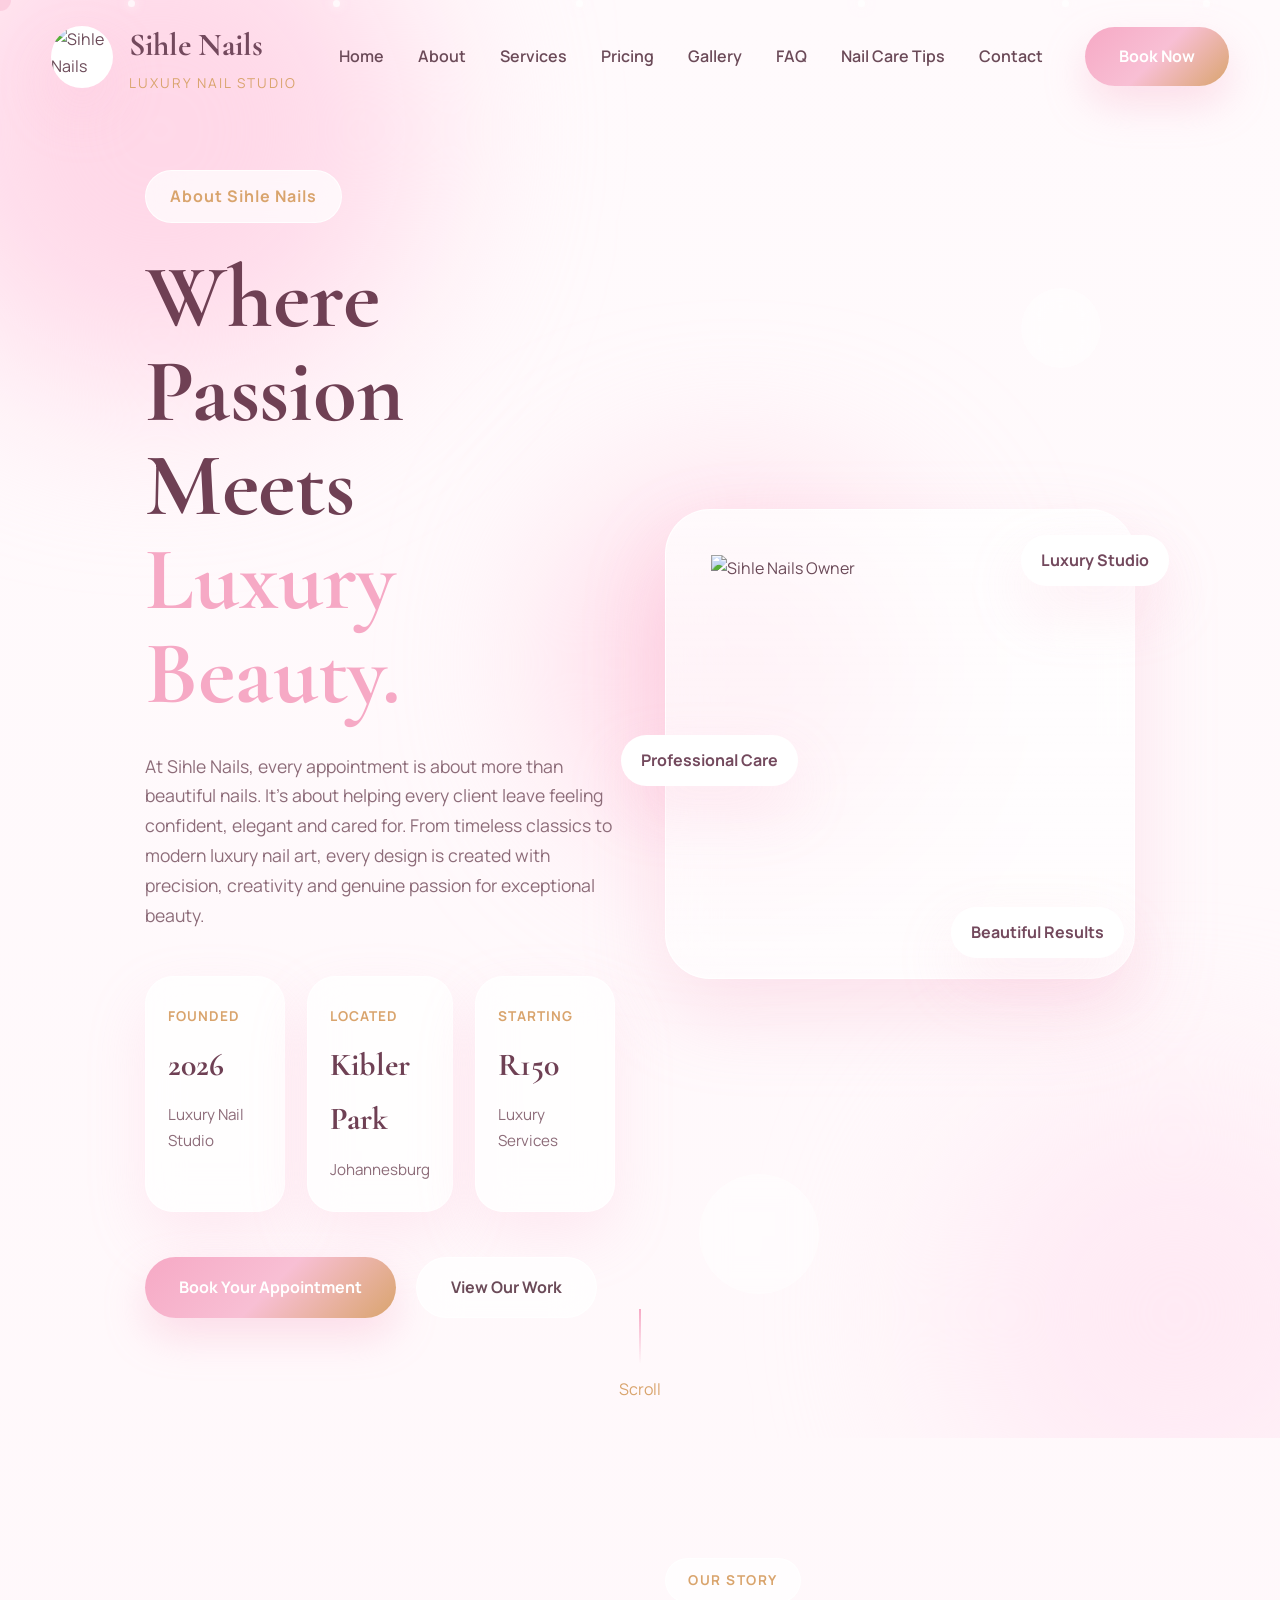
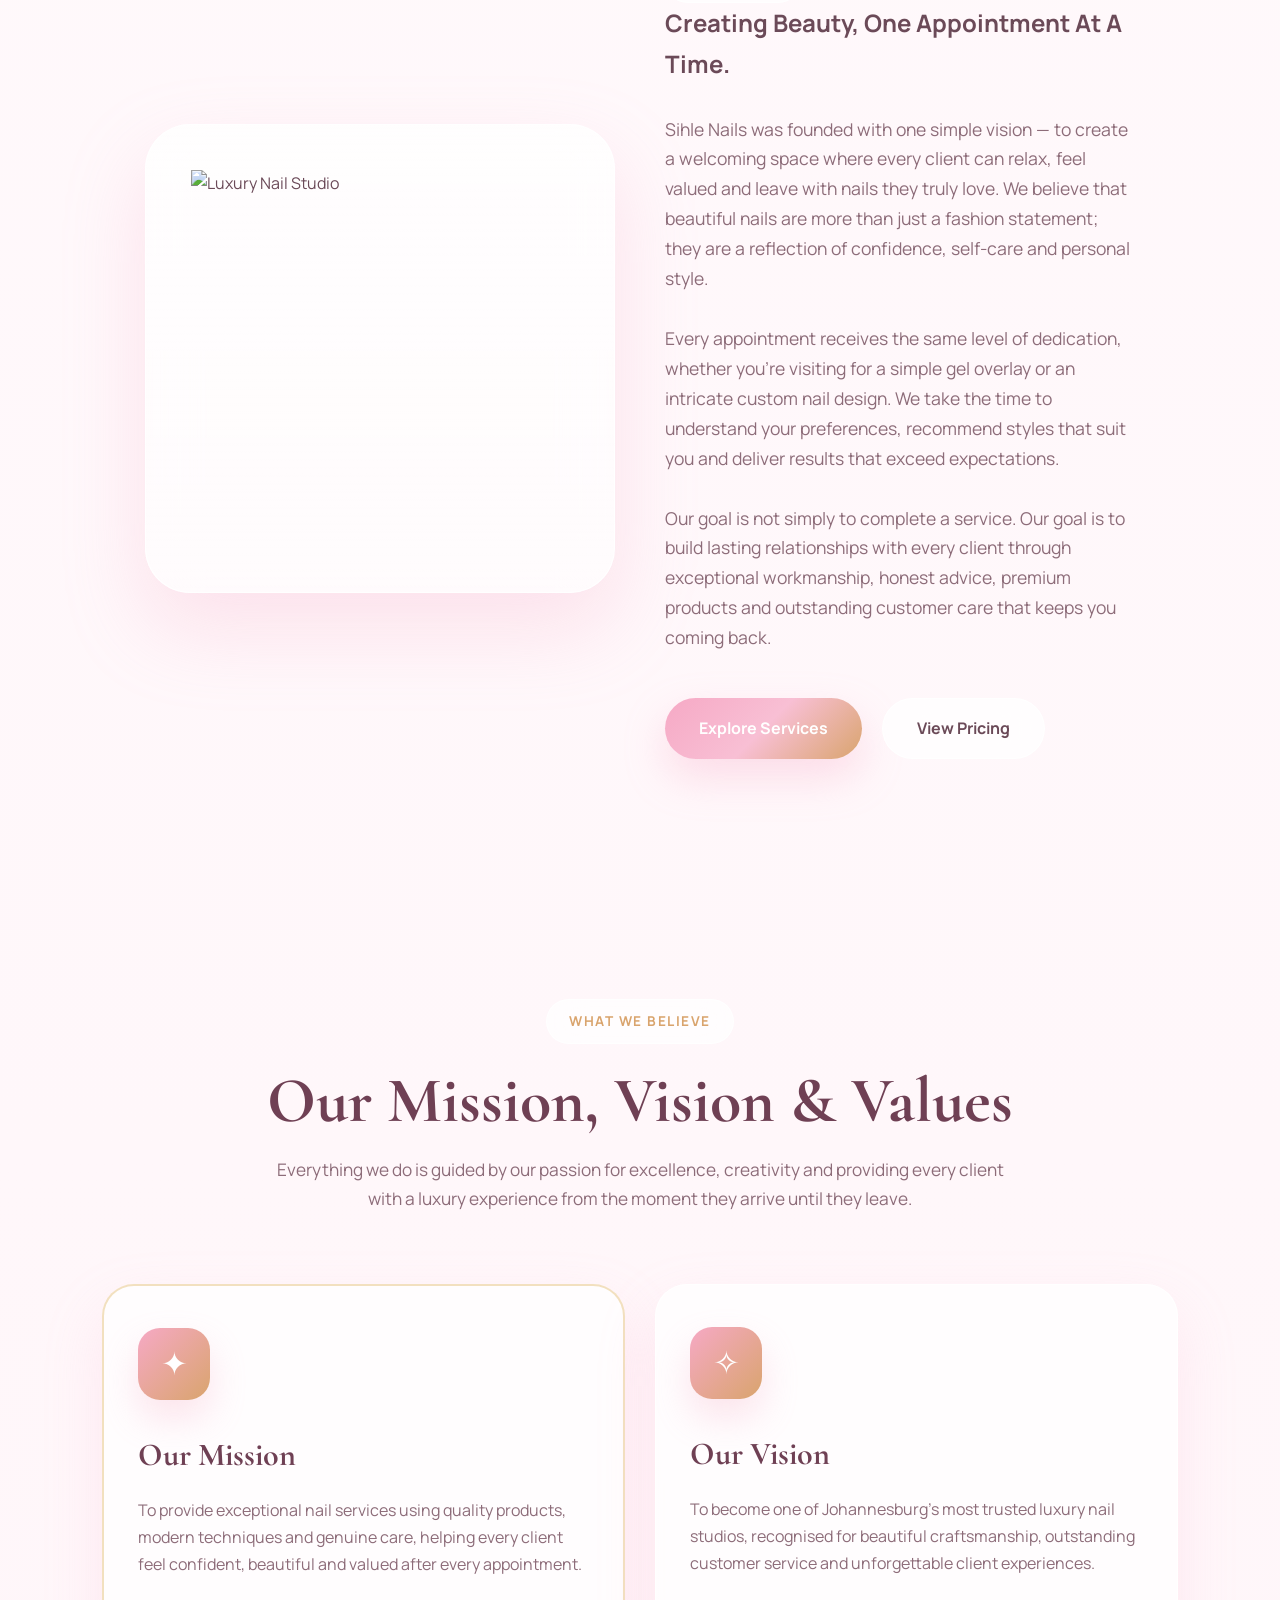
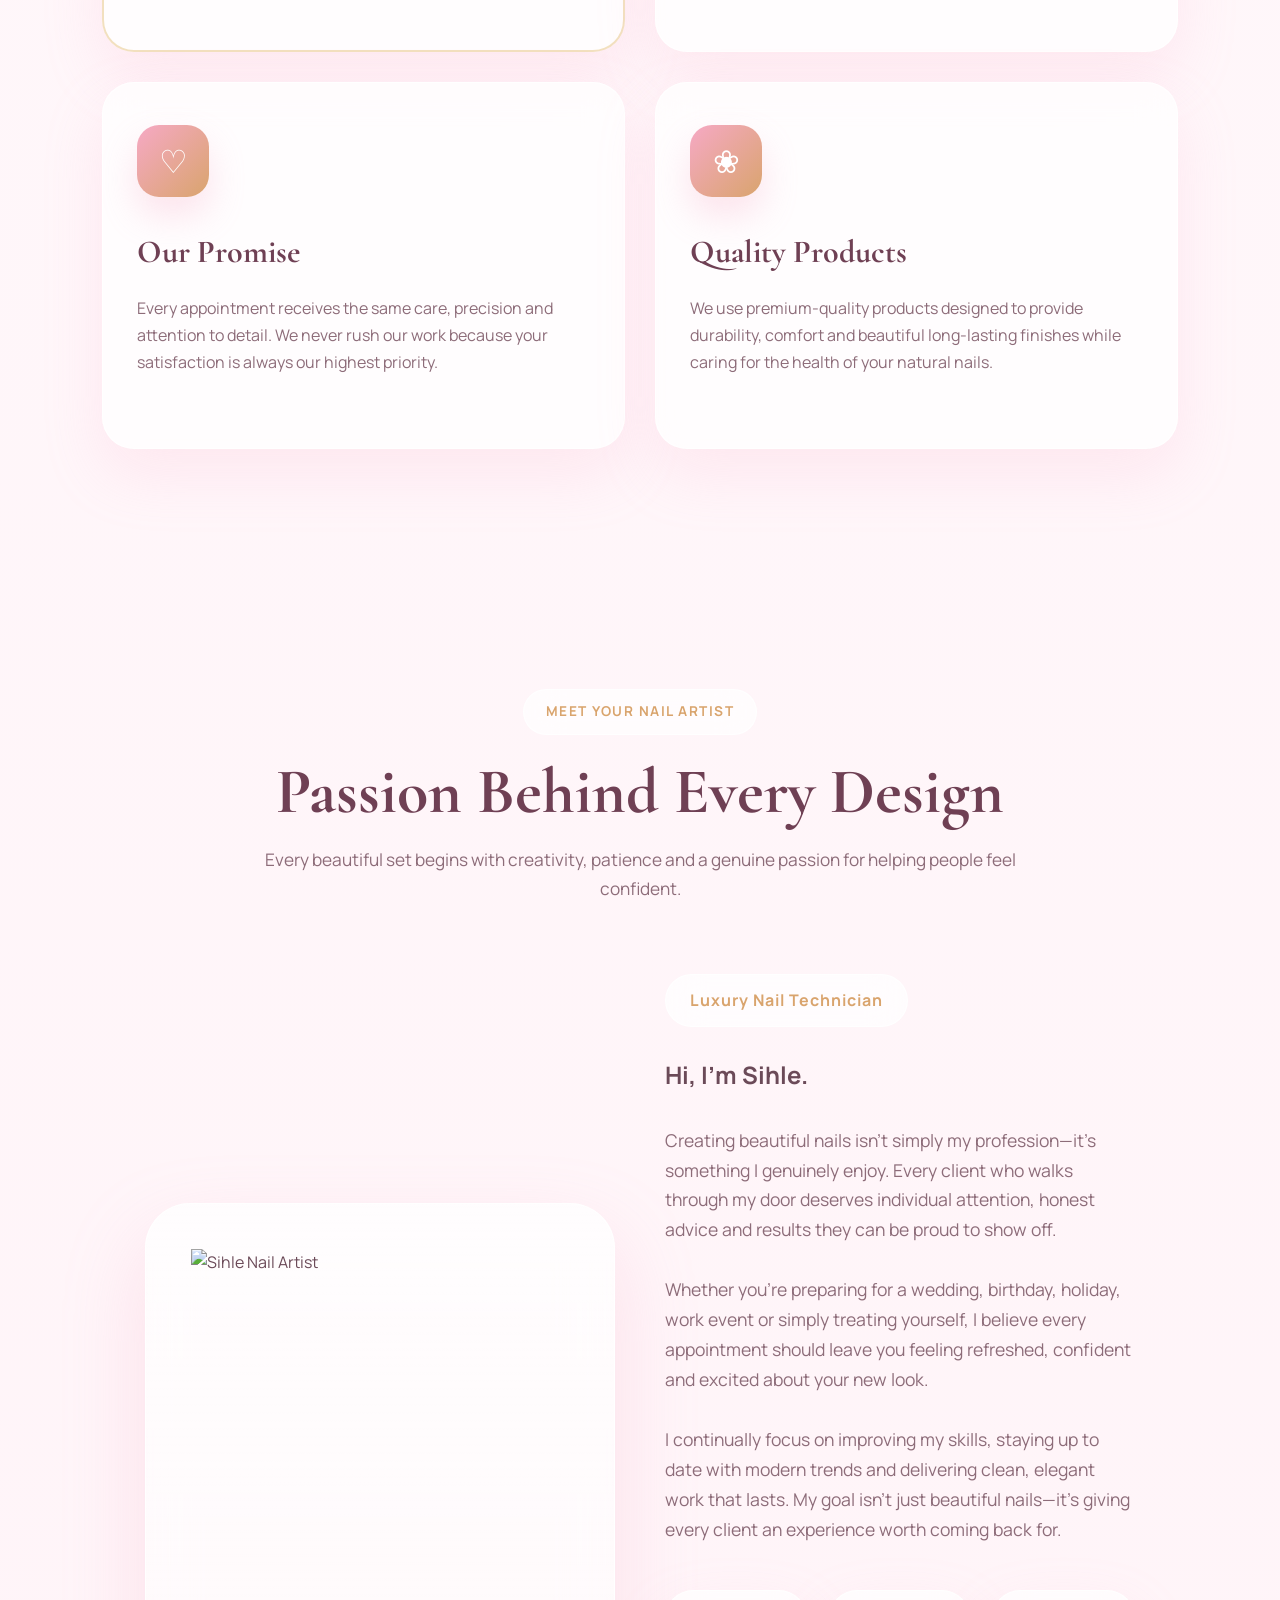
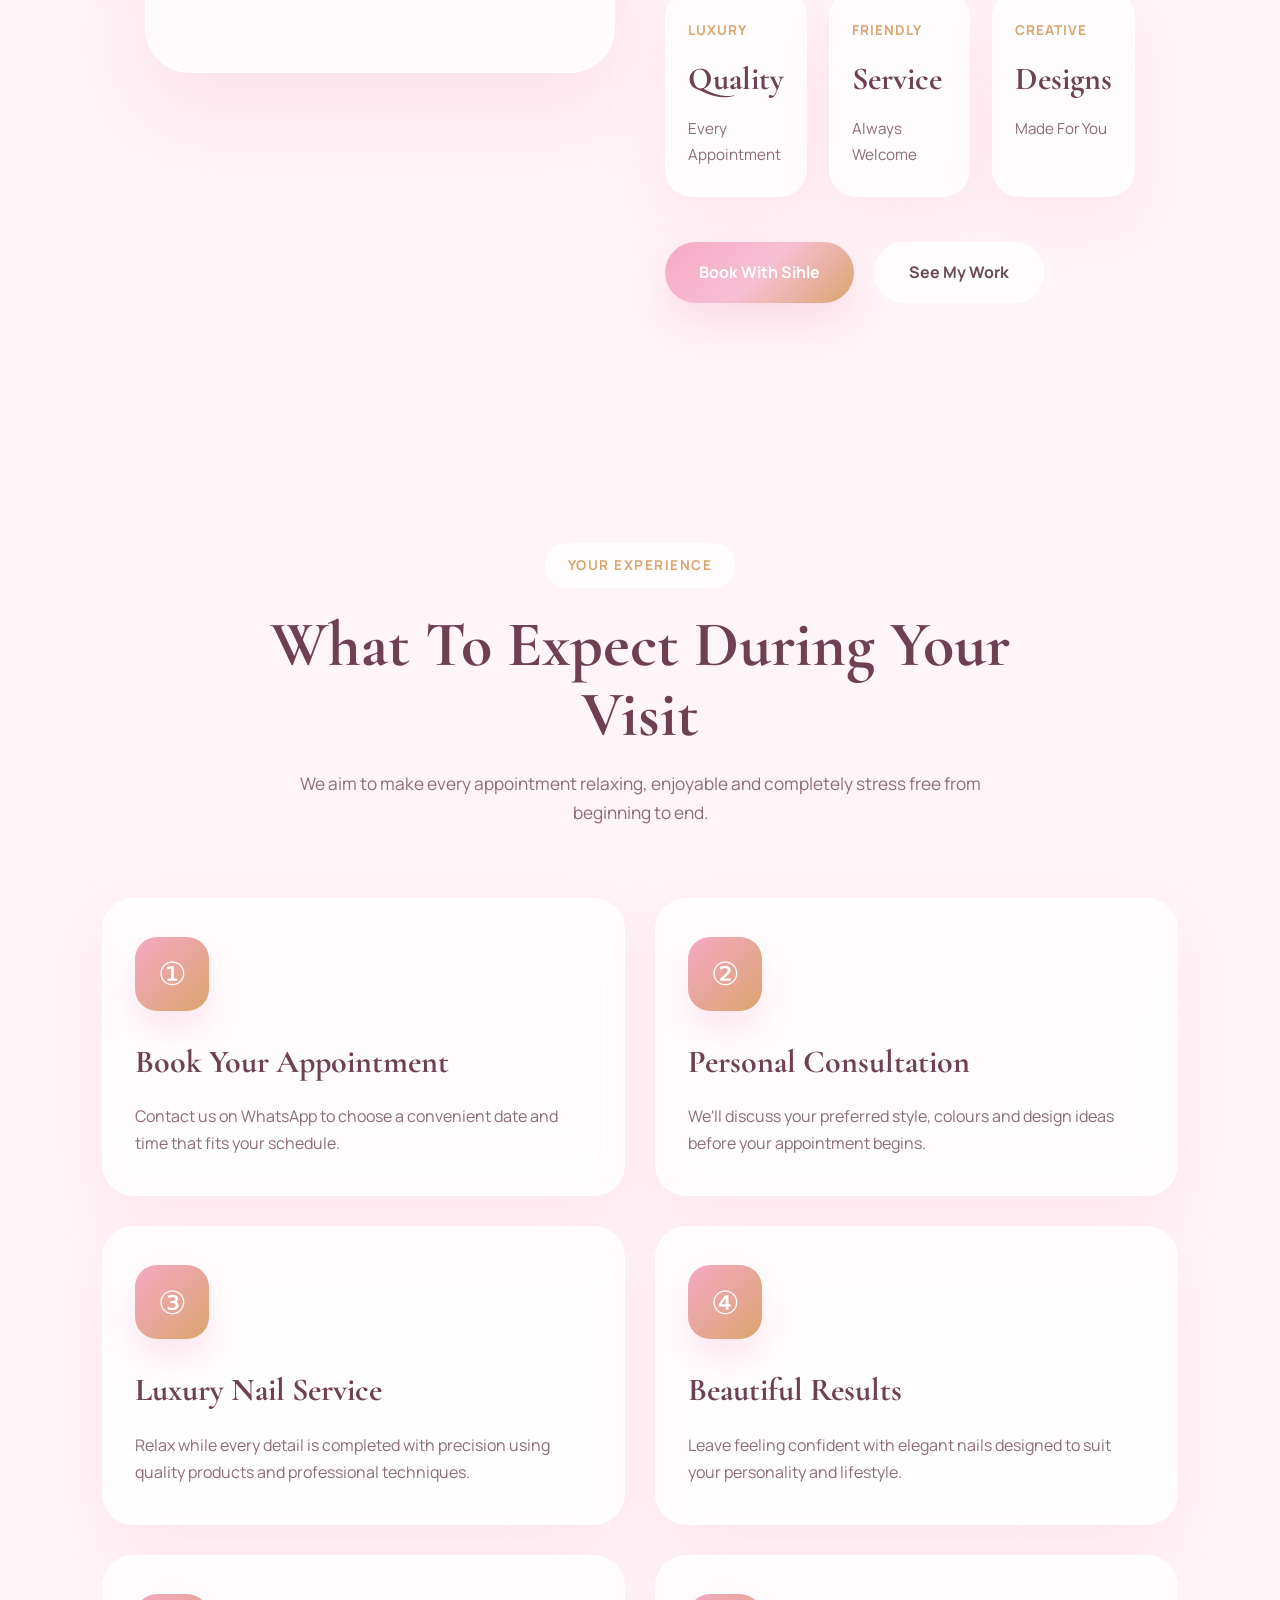
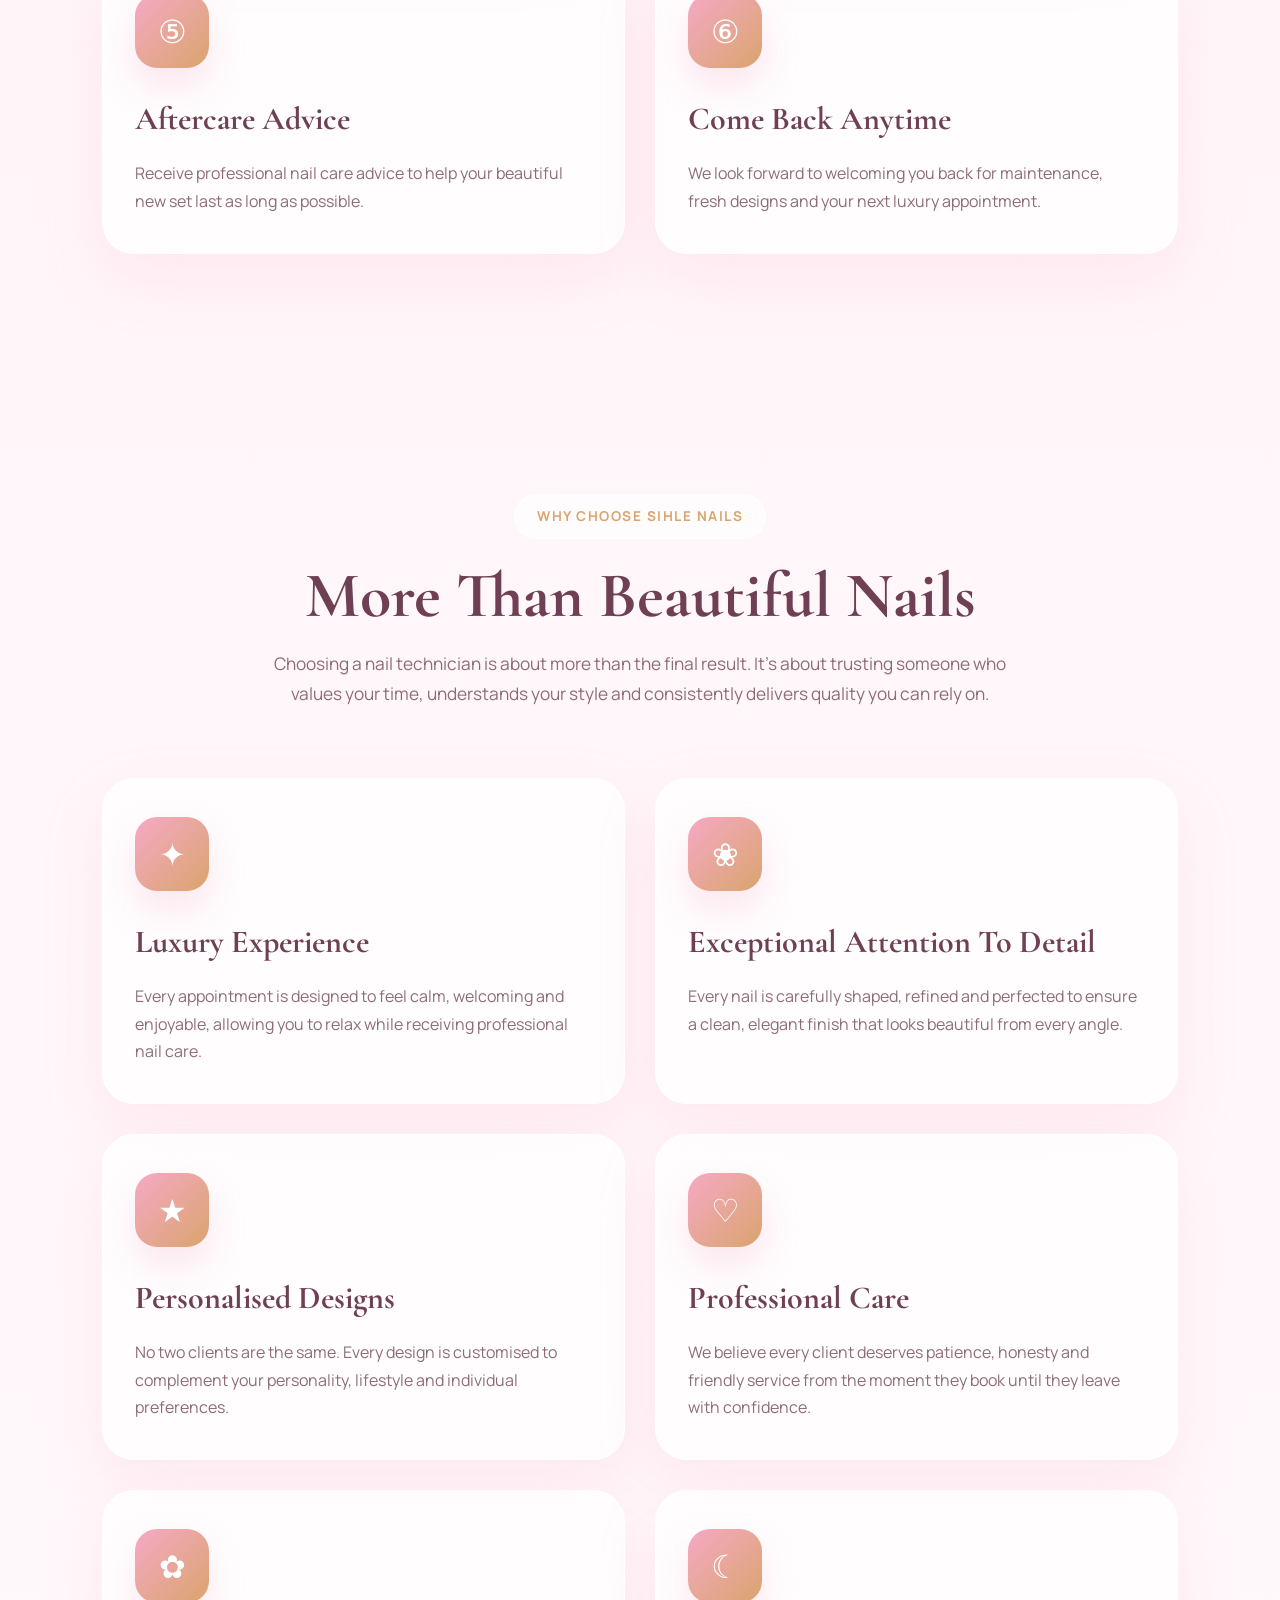
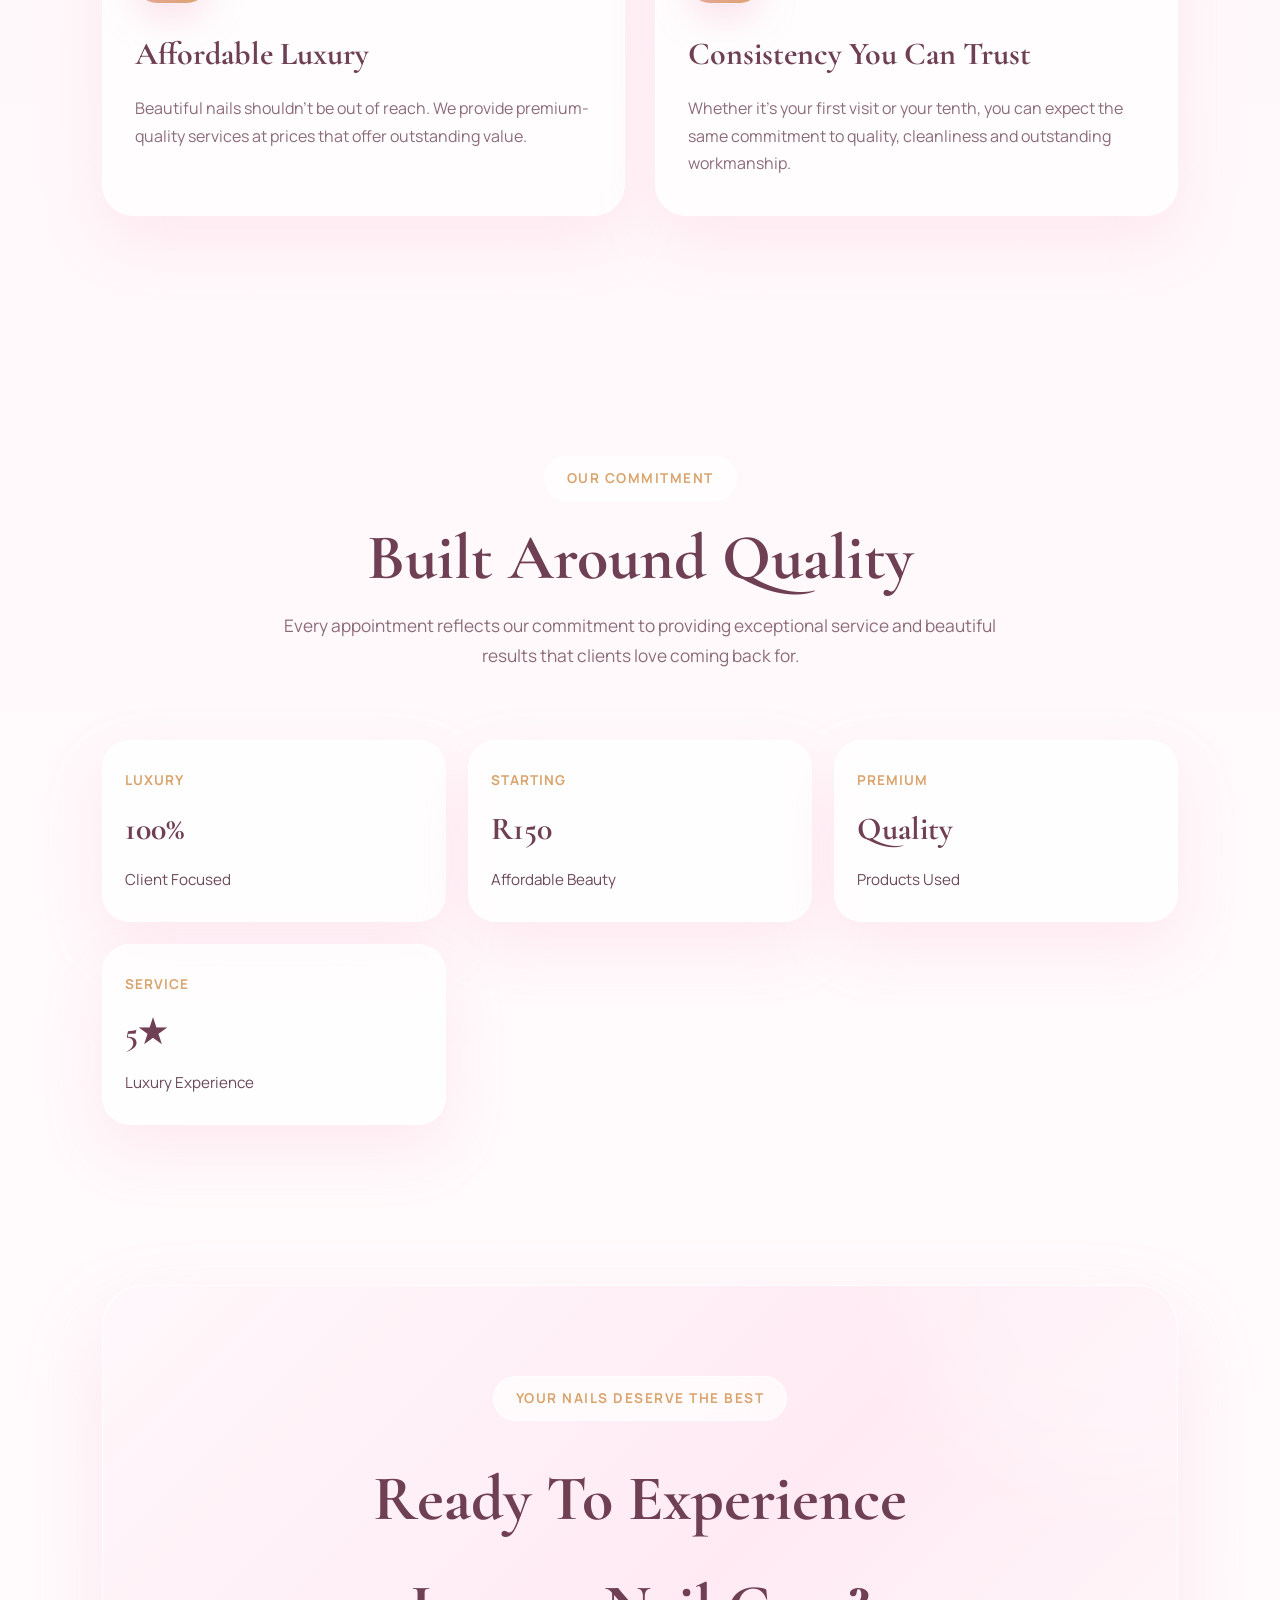
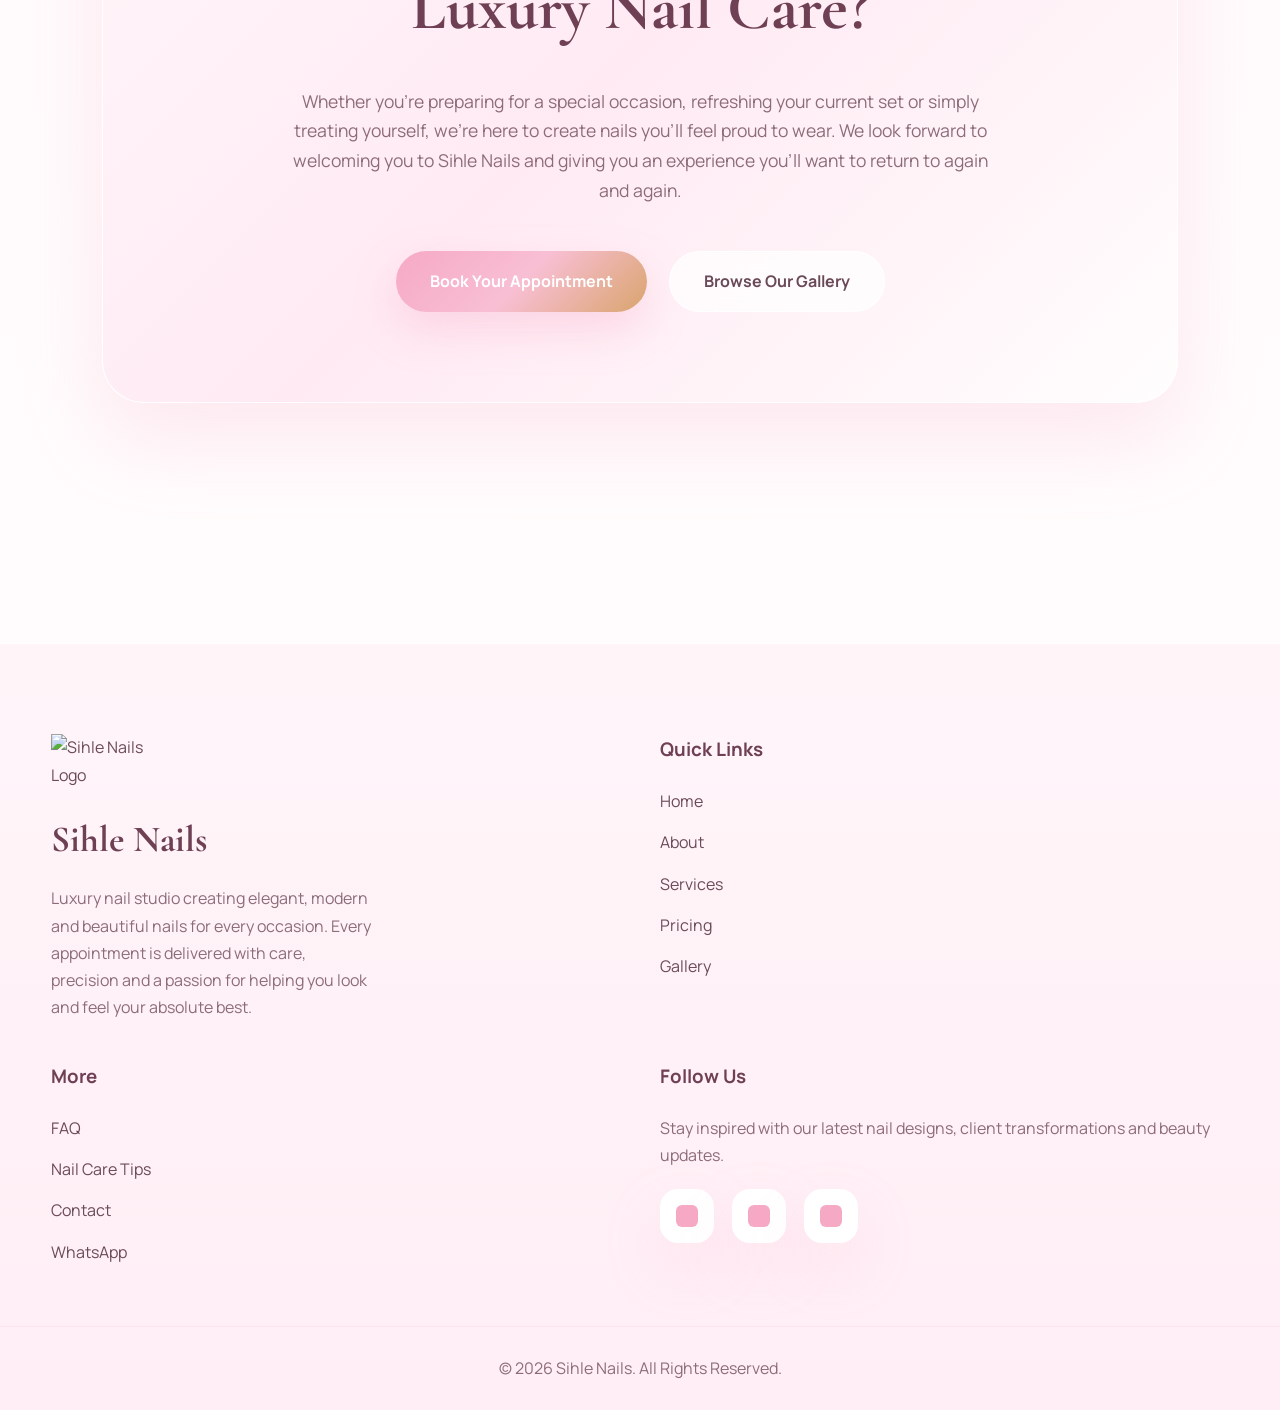
==== about.html @ 73361f8e "Add files via upload" ====
<!DOCTYPE html>
<html lang="en">
<head>

<meta charset="UTF-8">
<meta name="viewport" content="width=device-width, initial-scale=1.0">

<meta name="description" content="Learn more about Sihle Nails, a luxury nail studio in Kibler Park, Johannesburg. Discover our story, passion, values and commitment to creating beautiful nails with exceptional service.">

<meta name="keywords" content="About Sihle Nails, Nail Studio Johannesburg, Luxury Nails Kibler Park, Professional Nail Technician, Acrylic Nails, Gel Nails">

<meta name="author" content="Sihle Nails">

<title>About | Sihle Nails</title>

<link rel="preconnect" href="https://fonts.googleapis.com">

<link rel="preconnect" href="https://fonts.gstatic.com" crossorigin>

<link href="https://fonts.googleapis.com/css2?family=Cormorant+Garamond:wght@400;500;600;700&family=Manrope:wght@300;400;500;600;700;800&display=swap" rel="stylesheet">

<link rel="stylesheet" href="style.css">

</head>

<body>

<div class="loader">
    <div class="loader-ring"></div>
</div>

<div class="cursor-glow"></div>

<div class="floating-sparkles">
    <span></span>
    <span></span>
    <span></span>
    <span></span>
    <span></span>
    <span></span>
</div>

<header class="header">

<nav class="navbar">

<div class="logo">

<div class="logo-image">
<img src="images/logo.png" alt="Sihle Nails Logo">
</div>

<div class="logo-text">
<h2>Sihle Nails</h2>
<p>Luxury Nail Studio</p>
</div>

</div>

<ul class="nav-links">

<li><a href="index.html">Home</a></li>

<li><a href="about.html">About</a></li>

<li><a href="services.html">Services</a></li>

<li><a href="pricing.html">Pricing</a></li>

<li><a href="gallery.html">Gallery</a></li>

<li><a href="faq.html">FAQ</a></li>

<li><a href="tips.html">Nail Care Tips</a></li>

<li><a href="contact.html">Contact</a></li>

</ul>

<div class="nav-buttons">

<a href="https://wa.me/27697468630" class="book-btn">
Book Now
</a>

<button class="menu-btn" aria-label="Open Menu">

<span></span>
<span></span>
<span></span>

</button>

</div>

</nav>

</header>

<main>

<section class="hero">

<div class="hero-background">

<div class="gradient-one"></div>
<div class="gradient-two"></div>
<div class="gradient-three"></div>

<div class="floating-circle circle-one"></div>
<div class="floating-circle circle-two"></div>
<div class="floating-circle circle-three"></div>

</div>

<div class="hero-container">

<div class="hero-content">

<span class="hero-badge">
About Sihle Nails
</span>

<h1>
Where Passion Meets
<span>Luxury Beauty.</span>
</h1>

<p>

At Sihle Nails, every appointment is about more than beautiful nails. It's about helping every client leave feeling confident, elegant and cared for. From timeless classics to modern luxury nail art, every design is created with precision, creativity and genuine passion for exceptional beauty.

</p>

<div class="hero-info">

<div class="info-card">

<h3>Founded</h3>

<h2>2026</h2>

<p>Luxury Nail Studio</p>

</div>

<div class="info-card">

<h3>Located</h3>

<h2>Kibler Park</h2>

<p>Johannesburg</p>

</div>

<div class="info-card">

<h3>Starting</h3>

<h2>R150</h2>

<p>Luxury Services</p>

</div>

</div>

<div class="hero-buttons">

<a href="https://wa.me/27697468630" class="primary-btn">
Book Your Appointment
</a>

<a href="gallery.html" class="secondary-btn">
View Our Work
</a>

</div>

</div>

<div class="hero-image">

<div class="hero-image-card">

<img src="images/about.jpg" alt="Sihle Nails Owner">

<div class="floating-badge badge-one">
Luxury Studio
</div>

<div class="floating-badge badge-two">
Professional Care
</div>

<div class="floating-badge badge-three">
Beautiful Results
</div>

</div>

</div>

</div>

<div class="scroll-indicator">

<span></span>

<p>Scroll</p>

</div>

</section>

<section class="about-story">

<div class="hero-container">

<div class="hero-image">

<div class="hero-image-card">

<img src="images/story.jpg" alt="Luxury Nail Studio">

</div>

</div>

<div class="hero-content">

<span class="section-tag">
Our Story
</span>

<h2>
Creating Beauty,
One Appointment At A Time.
</h2>

<p>

Sihle Nails was founded with one simple vision — to create a welcoming space where every client can relax, feel valued and leave with nails they truly love. We believe that beautiful nails are more than just a fashion statement; they are a reflection of confidence, self-care and personal style.

</p>

<p>

Every appointment receives the same level of dedication, whether you're visiting for a simple gel overlay or an intricate custom nail design. We take the time to understand your preferences, recommend styles that suit you and deliver results that exceed expectations.

</p>

<p>

Our goal is not simply to complete a service. Our goal is to build lasting relationships with every client through exceptional workmanship, honest advice, premium products and outstanding customer care that keeps you coming back.

</p>

<div class="hero-buttons">

<a href="services.html" class="primary-btn">
Explore Services
</a>

<a href="pricing.html" class="secondary-btn">
View Pricing
</a>

</div>

</div>

</div>

</section>

<section class="about-values">

    <div class="section-header">

        <span class="section-tag">
            What We Believe
        </span>

        <h2>
            Our Mission, Vision & Values
        </h2>

        <p>
            Everything we do is guided by our passion for excellence, creativity and providing every client with a luxury experience from the moment they arrive until they leave.
        </p>

    </div>

    <div class="services-grid">

        <div class="service-card featured">

            <div class="service-icon">✦</div>

            <h3>Our Mission</h3>

            <p>
                To provide exceptional nail services using quality products, modern techniques and genuine care, helping every client feel confident, beautiful and valued after every appointment.
            </p>

        </div>

        <div class="service-card">

            <div class="service-icon">✧</div>

            <h3>Our Vision</h3>

            <p>
                To become one of Johannesburg's most trusted luxury nail studios, recognised for beautiful craftsmanship, outstanding customer service and unforgettable client experiences.
            </p>

        </div>

        <div class="service-card">

            <div class="service-icon">♡</div>

            <h3>Our Promise</h3>

            <p>
                Every appointment receives the same care, precision and attention to detail. We never rush our work because your satisfaction is always our highest priority.
            </p>

        </div>

        <div class="service-card">

            <div class="service-icon">❀</div>

            <h3>Quality Products</h3>

            <p>
                We use premium-quality products designed to provide durability, comfort and beautiful long-lasting finishes while caring for the health of your natural nails.
            </p>

        </div>

    </div>

</section>

<section class="meet-artist">

    <div class="section-header">

        <span class="section-tag">
            Meet Your Nail Artist
        </span>

        <h2>
            Passion Behind Every Design
        </h2>

        <p>
            Every beautiful set begins with creativity, patience and a genuine passion for helping people feel confident.
        </p>

    </div>

    <div class="hero-container">

        <div class="hero-image">

            <div class="hero-image-card">

                <img src="images/sihle.jpg" alt="Sihle Nail Artist">

            </div>

        </div>

        <div class="hero-content">

            <span class="hero-badge">
                Luxury Nail Technician
            </span>

            <h2>
                Hi, I'm Sihle.
            </h2>

            <p>

                Creating beautiful nails isn't simply my profession—it's something I genuinely enjoy. Every client who walks through my door deserves individual attention, honest advice and results they can be proud to show off.

            </p>

            <p>

                Whether you're preparing for a wedding, birthday, holiday, work event or simply treating yourself, I believe every appointment should leave you feeling refreshed, confident and excited about your new look.

            </p>

            <p>

                I continually focus on improving my skills, staying up to date with modern trends and delivering clean, elegant work that lasts. My goal isn't just beautiful nails—it's giving every client an experience worth coming back for.

            </p>

            <div class="hero-info">

                <div class="info-card">

                    <h3>Luxury</h3>

                    <h2>Quality</h2>

                    <p>Every Appointment</p>

                </div>

                <div class="info-card">

                    <h3>Friendly</h3>

                    <h2>Service</h2>

                    <p>Always Welcome</p>

                </div>

                <div class="info-card">

                    <h3>Creative</h3>

                    <h2>Designs</h2>

                    <p>Made For You</p>

                </div>

            </div>

            <div class="hero-buttons">

                <a href="https://wa.me/27697468630" class="primary-btn">
                    Book With Sihle
                </a>

                <a href="gallery.html" class="secondary-btn">
                    See My Work
                </a>

            </div>

        </div>

    </div>

</section>

<section class="luxury-experience">

    <div class="section-header">

        <span class="section-tag">
            Your Experience
        </span>

        <h2>
            What To Expect During Your Visit
        </h2>

        <p>
            We aim to make every appointment relaxing, enjoyable and completely stress free from beginning to end.
        </p>

    </div>

    <div class="why-grid">

        <div class="why-card">

            <div class="why-icon">①</div>

            <h3>Book Your Appointment</h3>

            <p>
                Contact us on WhatsApp to choose a convenient date and time that fits your schedule.
            </p>

        </div>

        <div class="why-card">

            <div class="why-icon">②</div>

            <h3>Personal Consultation</h3>

            <p>
                We'll discuss your preferred style, colours and design ideas before your appointment begins.
            </p>

        </div>

        <div class="why-card">

            <div class="why-icon">③</div>

            <h3>Luxury Nail Service</h3>

            <p>
                Relax while every detail is completed with precision using quality products and professional techniques.
            </p>

        </div>

        <div class="why-card">

            <div class="why-icon">④</div>

            <h3>Beautiful Results</h3>

            <p>
                Leave feeling confident with elegant nails designed to suit your personality and lifestyle.
            </p>

        </div>

        <div class="why-card">

            <div class="why-icon">⑤</div>

            <h3>Aftercare Advice</h3>

            <p>
                Receive professional nail care advice to help your beautiful new set last as long as possible.
            </p>

        </div>

        <div class="why-card">

            <div class="why-icon">⑥</div>

            <h3>Come Back Anytime</h3>

            <p>
                We look forward to welcoming you back for maintenance, fresh designs and your next luxury appointment.
            </p>

        </div>

    </div>

</section>

<section class="why-us">

    <div class="section-header">

        <span class="section-tag">
            Why Choose Sihle Nails
        </span>

        <h2>
            More Than Beautiful Nails
        </h2>

        <p>
            Choosing a nail technician is about more than the final result. It's about trusting someone who values your time, understands your style and consistently delivers quality you can rely on.
        </p>

    </div>

    <div class="why-grid">

        <div class="why-card">

            <div class="why-icon">✦</div>

            <h3>Luxury Experience</h3>

            <p>
                Every appointment is designed to feel calm, welcoming and enjoyable, allowing you to relax while receiving professional nail care.
            </p>

        </div>

        <div class="why-card">

            <div class="why-icon">❀</div>

            <h3>Exceptional Attention To Detail</h3>

            <p>
                Every nail is carefully shaped, refined and perfected to ensure a clean, elegant finish that looks beautiful from every angle.
            </p>

        </div>

        <div class="why-card">

            <div class="why-icon">★</div>

            <h3>Personalised Designs</h3>

            <p>
                No two clients are the same. Every design is customised to complement your personality, lifestyle and individual preferences.
            </p>

        </div>

        <div class="why-card">

            <div class="why-icon">♡</div>

            <h3>Professional Care</h3>

            <p>
                We believe every client deserves patience, honesty and friendly service from the moment they book until they leave with confidence.
            </p>

        </div>

        <div class="why-card">

            <div class="why-icon">✿</div>

            <h3>Affordable Luxury</h3>

            <p>
                Beautiful nails shouldn't be out of reach. We provide premium-quality services at prices that offer outstanding value.
            </p>

        </div>

        <div class="why-card">

            <div class="why-icon">☾</div>

            <h3>Consistency You Can Trust</h3>

            <p>
                Whether it's your first visit or your tenth, you can expect the same commitment to quality, cleanliness and outstanding workmanship.
            </p>

        </div>

    </div>

</section>

<section class="about-stats">

    <div class="section-header">

        <span class="section-tag">
            Our Commitment
        </span>

        <h2>
            Built Around Quality
        </h2>

        <p>
            Every appointment reflects our commitment to providing exceptional service and beautiful results that clients love coming back for.
        </p>

    </div>

    <div class="hero-info">

        <div class="info-card">

            <h3>Luxury</h3>

            <h2>100%</h2>

            <p>Client Focused</p>

        </div>

        <div class="info-card">

            <h3>Starting</h3>

            <h2>R150</h2>

            <p>Affordable Beauty</p>

        </div>

        <div class="info-card">

            <h3>Premium</h3>

            <h2>Quality</h2>

            <p>Products Used</p>

        </div>

        <div class="info-card">

            <h3>Service</h3>

            <h2>5★</h2>

            <p>Luxury Experience</p>

        </div>

    </div>

</section>

<section class="cta-section">

    <div class="cta-card">

        <span class="section-tag">
            Your Nails Deserve The Best
        </span>

        <h2>
            Ready To Experience
            <br>
            Luxury Nail Care?
        </h2>

        <p>

            Whether you're preparing for a special occasion, refreshing your current set or simply treating yourself, we're here to create nails you'll feel proud to wear. We look forward to welcoming you to Sihle Nails and giving you an experience you'll want to return to again and again.

        </p>

        <div class="cta-buttons">

            <a href="https://wa.me/27697468630" class="primary-btn">
                Book Your Appointment
            </a>

            <a href="gallery.html" class="secondary-btn">
                Browse Our Gallery
            </a>

        </div>

    </div>

</section>

</main>

<footer class="footer">

    <div class="footer-top">

        <div class="footer-brand">

            <img src="images/logo.png" alt="Sihle Nails Logo">

            <h2>Sihle Nails</h2>

            <p>
                Luxury nail studio creating elegant, modern and beautiful nails for every occasion. Every appointment is delivered with care, precision and a passion for helping you look and feel your absolute best.
            </p>

        </div>

        <div class="footer-links">

            <h3>Quick Links</h3>

            <ul>

                <li><a href="index.html">Home</a></li>

                <li><a href="about.html">About</a></li>

                <li><a href="services.html">Services</a></li>

                <li><a href="pricing.html">Pricing</a></li>

                <li><a href="gallery.html">Gallery</a></li>

            </ul>

        </div>

        <div class="footer-links">

            <h3>More</h3>

            <ul>

                <li><a href="faq.html">FAQ</a></li>

                <li><a href="tips.html">Nail Care Tips</a></li>

                <li><a href="contact.html">Contact</a></li>

                <li><a href="https://wa.me/27697468630">WhatsApp</a></li>

            </ul>

        </div>

        <div class="footer-social">

            <h3>Follow Us</h3>

            <p style="margin-bottom:20px;color:var(--text-light);">
                Stay inspired with our latest nail designs, client transformations and beauty updates.
            </p>

            <div class="social-icons">

                <a href="#" aria-label="Instagram">
                    <i class="social instagram"></i>
                </a>

                <a href="#" aria-label="Facebook">
                    <i class="social facebook"></i>
                </a>

                <a href="#" aria-label="TikTok">
                    <i class="social tiktok"></i>
                </a>

            </div>

        </div>

    </div>

    <div class="footer-bottom">

        <p>
            © 2026 Sihle Nails. All Rights Reserved.
        </p>

    </div>

</footer>

<button class="back-to-top" aria-label="Back To Top">
    ↑
</button>

<div class="lightbox">

    <button class="lightbox-close">
        &times;
    </button>

    <img src="" alt="Gallery Preview">

</div>

<script src="script.js"></script>

</body>
</html>
---- style.css ----
/*==================================================
  SIHLE NAILS
  Luxury Nail Studio
  style.css
==================================================*/

/*==============================
ROOT VARIABLES
==============================*/

:root{

    --primary:#f6a9c5;
    --primary-light:#ffd8e8;
    --primary-soft:#ffeaf2;
    --rose:#f8bfd4;
    --blush:#fff2f7;
    --white:#ffffff;

    --gold:#e8c98b;
    --rose-gold:#d9a46d;
    --champagne:#f7edd5;

    --text:#6b4a58;
    --text-light:#8d6c79;

    --border:rgba(255,255,255,.65);

    --shadow:
        0 25px 60px rgba(248,169,197,.18);

    --radius:28px;

    --transition:.45s ease;

}

/*==============================
RESET
==============================*/

*{
    margin:0;
    padding:0;
    box-sizing:border-box;
}

html{
    scroll-behavior:smooth;
}

body{

    font-family:'Manrope',sans-serif;
    color:var(--text);
    background:
    linear-gradient(
        180deg,
        #fffafc,
        #fff4f8,
        #fffdfd
    );

    overflow-x:hidden;
    line-height:1.7;

}

img{

    width:100%;
    display:block;

}

a{

    text-decoration:none;
    color:inherit;

}

ul{

    list-style:none;

}

section{

    padding:120px 8%;

    position:relative;

}

.section-header{

    max-width:760px;
    margin:auto;
    text-align:center;
    margin-bottom:70px;

}

.section-tag{

    display:inline-flex;

    align-items:center;

    gap:8px;

    padding:10px 22px;

    border-radius:999px;

    background:rgba(255,255,255,.7);

    backdrop-filter:blur(18px);

    color:var(--rose-gold);

    border:1px solid rgba(255,255,255,.8);

    font-size:.85rem;

    font-weight:700;

    letter-spacing:1.5px;

    text-transform:uppercase;

}

.section-header h2{

    margin-top:22px;

    font-family:'Cormorant Garamond',serif;

    font-size:clamp(2.8rem,5vw,4.8rem);

    font-weight:700;

    line-height:1.1;

    color:#6f4054;

}

.section-header p{

    margin-top:18px;

    font-size:1.08rem;

    color:var(--text-light);

}

/*==============================
LOADER
==============================*/

.loader{

    position:fixed;

    inset:0;

    background:white;

    display:flex;

    align-items:center;

    justify-content:center;

    z-index:99999;

}

.loader-ring{

    width:70px;

    height:70px;

    border-radius:50%;

    border:5px solid #ffe7f1;

    border-top-color:var(--primary);

    animation:spin 1s linear infinite;

}

@keyframes spin{

    to{

        transform:rotate(360deg);

    }

}

/*==============================
CUSTOM CURSOR
==============================*/

.cursor-glow{

    position:fixed;

    width:22px;
    height:22px;

    border-radius:50%;

    background:rgba(246,169,197,.35);

    backdrop-filter:blur(4px);

    pointer-events:none;

    transform:translate(-50%,-50%);

    z-index:9999;

    transition:
    transform .08s linear,
    width .25s ease,
    height .25s ease,
    opacity .25s ease;

}

/*==============================
FLOATING SPARKLES
==============================*/

.floating-sparkles{

    position:fixed;

    inset:0;

    overflow:hidden;

    pointer-events:none;

    z-index:1;

}

.floating-sparkles span{

    position:absolute;

    width:7px;
    height:7px;

    border-radius:50%;

    background:white;

    box-shadow:
    0 0 10px #ffffff,
    0 0 25px #ffd6e7,
    0 0 45px #ffd6e7;

    animation:floatSparkle linear infinite;

    opacity:.75;

}

.floating-sparkles span:nth-child(1){

    left:10%;
    animation-duration:15s;
    animation-delay:0s;

}

.floating-sparkles span:nth-child(2){

    left:26%;
    animation-duration:18s;
    animation-delay:4s;

}

.floating-sparkles span:nth-child(3){

    left:45%;
    animation-duration:12s;
    animation-delay:2s;

}

.floating-sparkles span:nth-child(4){

    left:67%;
    animation-duration:19s;
    animation-delay:6s;

}

.floating-sparkles span:nth-child(5){

    left:83%;
    animation-duration:16s;
    animation-delay:3s;

}

.floating-sparkles span:nth-child(6){

    left:94%;
    animation-duration:21s;
    animation-delay:8s;

}

@keyframes floatSparkle{

    0%{

        transform:
        translateY(105vh)
        scale(.4);

        opacity:0;

    }

    15%{

        opacity:1;

    }

    85%{

        opacity:1;

    }

    100%{

        transform:
        translateY(-15vh)
        scale(1.3);

        opacity:0;

    }

}

/*==============================
HEADER
==============================*/

.header{

    position:fixed;

    top:0;
    left:0;

    width:100%;

    z-index:1000;

    transition:var(--transition);

}

.header.scrolled{

    backdrop-filter:blur(18px);

    background:rgba(255,255,255,.75);

    box-shadow:0 12px 35px rgba(0,0,0,.05);

}

.navbar{

    width:min(1400px,92%);

    margin:auto;

    display:flex;

    align-items:center;

    justify-content:space-between;

    padding:18px 0;

}

.logo{

    display:flex;

    align-items:center;

    gap:16px;

}

.logo-image{

    width:62px;
    height:62px;

    border-radius:50%;

    overflow:hidden;

    background:white;

    box-shadow:var(--shadow);

}

.logo-text h2{

    font-family:'Cormorant Garamond',serif;

    font-size:2rem;

    color:#73495d;

}

.logo-text p{

    font-size:.85rem;

    letter-spacing:2px;

    color:var(--rose-gold);

    text-transform:uppercase;

}

.nav-links{

    display:flex;

    align-items:center;

    gap:34px;

}

.nav-links a{

    position:relative;

    font-weight:600;

    transition:var(--transition);

}

.nav-links a:hover{

    color:var(--primary);

}

.nav-links a::after{

    content:"";

    position:absolute;

    left:0;
    bottom:-7px;

    width:0;

    height:2px;

    background:linear-gradient(
    90deg,
    var(--primary),
    var(--rose-gold)
    );

    transition:.35s;

}

.nav-links a:hover::after{

    width:100%;

}

/*==============================
NAVIGATION BUTTONS
==============================*/

.nav-buttons{

    display:flex;
    align-items:center;
    gap:18px;

}

.book-btn,
.primary-btn,
.secondary-btn{

    position:relative;

    display:inline-flex;

    align-items:center;
    justify-content:center;

    overflow:hidden;

    cursor:pointer;

    transition:var(--transition);

    font-weight:700;

    border-radius:999px;

}

.book-btn,
.primary-btn{

    padding:16px 34px;

    color:white;

    background:
    linear-gradient(
        135deg,
        var(--primary),
        var(--rose),
        var(--rose-gold)
    );

    box-shadow:
    0 18px 40px rgba(246,169,197,.35);

}

.secondary-btn{

    padding:16px 34px;

    color:var(--text);

    background:rgba(255,255,255,.72);

    border:1px solid rgba(255,255,255,.85);

    backdrop-filter:blur(20px);

}

.book-btn::before,
.primary-btn::before,
.secondary-btn::before{

    content:"";

    position:absolute;

    top:0;
    left:-130%;

    width:60%;
    height:100%;

    background:
    linear-gradient(
        90deg,
        transparent,
        rgba(255,255,255,.85),
        transparent
    );

    transform:skewX(-25deg);

    transition:.8s;

}

.book-btn:hover::before,
.primary-btn:hover::before,
.secondary-btn:hover::before{

    left:170%;

}

.book-btn:hover,
.primary-btn:hover{

    transform:translateY(-6px);

    box-shadow:
    0 28px 55px rgba(246,169,197,.45);

}

.secondary-btn:hover{

    transform:translateY(-5px);

    background:white;

}

.menu-btn{

    display:none;

    width:54px;
    height:54px;

    border:none;

    cursor:pointer;

    border-radius:18px;

    background:white;

    box-shadow:var(--shadow);

    align-items:center;
    justify-content:center;

    flex-direction:column;

    gap:6px;

}

.menu-btn span{

    width:24px;
    height:2px;

    border-radius:20px;

    background:var(--text);

    transition:.35s;

}

/*==============================
HERO
==============================*/

.hero{

    min-height:100vh;

    display:flex;

    align-items:center;

    overflow:hidden;

    padding-top:170px;

}

.hero-background{

    position:absolute;

    inset:0;

    overflow:hidden;

    z-index:-2;

}

.gradient-one,
.gradient-two,
.gradient-three{

    position:absolute;

    border-radius:50%;

    filter:blur(90px);

    animation:floatGradient 12s ease-in-out infinite;

}

.gradient-one{

    width:520px;
    height:520px;

    background:#ffd8e8;

    top:-130px;
    left:-100px;

}

.gradient-two{

    width:450px;
    height:450px;

    background:#ffeaf4;

    bottom:-100px;
    right:-120px;

    animation-delay:3s;

}

.gradient-three{

    width:320px;
    height:320px;

    background:#ffd1e3;

    top:35%;
    left:45%;

    animation-delay:6s;

}

@keyframes floatGradient{

    0%,100%{

        transform:translateY(0) scale(1);

    }

    50%{

        transform:translateY(-35px) scale(1.08);

    }

}

.floating-circle{

    position:absolute;

    border-radius:50%;

    background:rgba(255,255,255,.45);

    backdrop-filter:blur(14px);

    animation:floatCircle 8s ease-in-out infinite;

}

.circle-one{

    width:80px;
    height:80px;

    top:20%;
    right:14%;

}

.circle-two{

    width:46px;
    height:46px;

    left:12%;
    bottom:22%;

    animation-delay:2s;

}

.circle-three{

    width:120px;
    height:120px;

    right:36%;
    bottom:10%;

    animation-delay:4s;

}

@keyframes floatCircle{

    50%{

        transform:translateY(-18px);

    }

}

/*==============================
HERO CONTENT
==============================*/

.hero-container{

    width:min(1400px,92%);

    margin:auto;

    display:grid;

    grid-template-columns:1.1fr .9fr;

    align-items:center;

    gap:70px;

}

.hero-content{

    position:relative;

    z-index:2;

}

.hero-badge{

    display:inline-flex;

    align-items:center;

    gap:10px;

    padding:12px 24px;

    border-radius:999px;

    background:rgba(255,255,255,.72);

    backdrop-filter:blur(18px);

    border:1px solid rgba(255,255,255,.85);

    color:var(--rose-gold);

    font-weight:700;

    letter-spacing:1px;

    margin-bottom:28px;

}

.hero-content h1{

    font-family:'Cormorant Garamond',serif;

    font-size:clamp(3.7rem,7vw,6.4rem);

    line-height:1.05;

    color:#6f4054;

}

.hero-content h1 span{

    display:block;

    color:var(--primary);

}

.hero-content p{

    margin-top:30px;

    max-width:650px;

    font-size:1.1rem;

    color:var(--text-light);

}

.hero-info{

    margin-top:45px;

    display:grid;

    grid-template-columns:repeat(3,1fr);

    gap:22px;

}

.info-card{

    padding:28px 22px;

    border-radius:var(--radius);

    background:rgba(255,255,255,.72);

    backdrop-filter:blur(18px);

    border:1px solid rgba(255,255,255,.85);

    box-shadow:var(--shadow);

    transition:var(--transition);

}

.info-card:hover{

    transform:translateY(-10px);

}

.info-card h3{

    font-size:.85rem;

    color:var(--rose-gold);

    text-transform:uppercase;

    letter-spacing:1px;

}

.info-card h2{

    margin:10px 0;

    font-family:'Cormorant Garamond',serif;

    font-size:2rem;

    color:#6f4054;

}

.info-card p{

    margin:0;

    font-size:.95rem;

}

.hero-buttons{

    display:flex;

    gap:20px;

    margin-top:45px;

    flex-wrap:wrap;

}

/*==============================
HERO IMAGE
==============================*/

.hero-image{

    display:flex;

    justify-content:center;

    position:relative;

}

.hero-image-card{

    position:relative;

    width:min(470px,100%);

    max-width:100%;

    aspect-ratio:1;

    border-radius:45px;

    padding:45px;

    background:
    linear-gradient(
        180deg,
        rgba(255,255,255,.78),
        rgba(255,255,255,.55)
    );

    backdrop-filter:blur(25px);

    border:1px solid rgba(255,255,255,.9);

    box-shadow:
    0 35px 80px rgba(246,169,197,.28);

    animation:floatCard 6s ease-in-out infinite;

}

.hero-image-card img{

    width:100%;
    height:100%;

    object-fit:contain;

}

@keyframes floatCard{

    50%{

        transform:translateY(-16px);

    }

}

.floating-badge{

    position:absolute;

    padding:12px 20px;

    border-radius:999px;

    background:white;

    box-shadow:var(--shadow);

    font-weight:700;

    color:#73495d;

    animation:badgeFloat 5s ease-in-out infinite;

}

.badge-one{

    top:25px;
    right:-35px;

}

.badge-two{

    left:-45px;
    top:48%;

    animation-delay:1.5s;

}

.badge-three{

    right:10px;
    bottom:20px;

    animation-delay:3s;

}

@keyframes badgeFloat{

    50%{

        transform:translateY(-10px);

    }

}

.scroll-indicator{

    position:absolute;

    left:50%;
    bottom:35px;

    transform:translateX(-50%);

    display:flex;

    flex-direction:column;

    align-items:center;

    gap:12px;

    color:var(--rose-gold);

}

.scroll-indicator span{

    width:2px;

    height:55px;

    background:
    linear-gradient(
        var(--primary),
        transparent
    );

    animation:scrollMove 2s infinite;

}

@keyframes scrollMove{

    0%{

        transform:scaleY(.3);

        opacity:.3;

    }

    50%{

        transform:scaleY(1);

        opacity:1;

    }

    100%{

        transform:scaleY(.3);

        opacity:.3;

    }

}

/*==============================
FEATURED SERVICES
==============================*/

.services-grid{

    display:grid;

    grid-template-columns:repeat(4,1fr);

    gap:30px;

}

.service-card{

    position:relative;

    overflow:hidden;

    padding:42px 34px;

    border-radius:32px;

    background:rgba(255,255,255,.75);

    backdrop-filter:blur(18px);

    border:1px solid rgba(255,255,255,.85);

    box-shadow:var(--shadow);

    transition:var(--transition);

}

.service-card::before{

    content:"";

    position:absolute;

    inset:0;

    background:
    linear-gradient(
        180deg,
        transparent,
        rgba(246,169,197,.08)
    );

    opacity:0;

    transition:.45s;

}

.service-card:hover{

    transform:translateY(-12px);

}

.service-card:hover::before{

    opacity:1;

}

.service-card.featured{

    border:2px solid rgba(232,201,139,.55);

}

.service-icon{

    width:72px;
    height:72px;

    border-radius:22px;

    display:flex;

    align-items:center;
    justify-content:center;

    margin-bottom:28px;

    font-size:2rem;

    color:white;

    background:
    linear-gradient(
        135deg,
        var(--primary),
        var(--rose-gold)
    );

    box-shadow:
    0 18px 35px rgba(246,169,197,.3);

}

.service-card h3{

    font-family:'Cormorant Garamond',serif;

    font-size:2rem;

    margin-bottom:15px;

    color:#6f4054;

}

.service-card p{

    color:var(--text-light);

    margin-bottom:30px;

}

.service-card a{

    font-weight:700;

    color:var(--primary);

}

/*==============================
GALLERY
==============================*/

.gallery-layout{

    display:grid;

    grid-template-columns:repeat(4,1fr);

    grid-auto-rows:minmax(220px,320px);

    gap:24px;

}

.gallery-item{

    position:relative;

    overflow:hidden;

    border-radius:30px;

    cursor:pointer;

    background:white;

    box-shadow:var(--shadow);

}

.gallery-item.large{

    grid-column:span 2;

}

.gallery-item.tall{

    grid-row:span 2;

}

.gallery-item.wide{

    grid-column:span 2;

}

.gallery-item img{

    width:100%;
    height:100%;

    object-fit:cover;

    transition:.7s;

}

.gallery-overlay{

    position:absolute;

    inset:0;

    display:flex;

    align-items:flex-end;

    padding:28px;

    color:white;

    background:
    linear-gradient(
        transparent,
        rgba(0,0,0,.35)
    );

    opacity:0;

    transition:.45s;

}

.gallery-overlay span{

    font-weight:700;

    letter-spacing:1px;

}

.gallery-item:hover img{

    transform:scale(1.12);

}

.gallery-item:hover .gallery-overlay{

    opacity:1;

}

.section-button{

    display:flex;

    justify-content:center;

    margin-top:55px;

}

/*==============================
WHY CHOOSE US
==============================*/

.why-grid{

    display:grid;

    grid-template-columns:repeat(3,1fr);

    gap:30px;

}

.why-card{

    position:relative;

    overflow:hidden;

    padding:38px 32px;

    border-radius:32px;

    background:rgba(255,255,255,.75);

    backdrop-filter:blur(20px);

    border:1px solid rgba(255,255,255,.9);

    box-shadow:var(--shadow);

    transition:var(--transition);

}

.why-card::after{

    content:"";

    position:absolute;

    inset:0;

    background:
    linear-gradient(
        180deg,
        transparent,
        rgba(246,169,197,.08)
    );

    opacity:0;

    transition:.4s;

}

.why-card:hover{

    transform:translateY(-12px);

}

.why-card:hover::after{

    opacity:1;

}

.why-icon{

    width:74px;
    height:74px;

    display:flex;

    align-items:center;
    justify-content:center;

    border-radius:22px;

    margin-bottom:24px;

    font-size:2rem;

    color:white;

    background:
    linear-gradient(
        135deg,
        var(--primary),
        var(--rose-gold)
    );

    box-shadow:
    0 18px 35px rgba(246,169,197,.28);

}

.why-card h3{

    font-family:'Cormorant Garamond',serif;

    font-size:2rem;

    margin-bottom:14px;

    color:#6f4054;

}

.why-card p{

    color:var(--text-light);

}

/*==============================
PRICING
==============================*/

.pricing-grid{

    display:grid;

    grid-template-columns:repeat(3,1fr);

    gap:35px;

}

.price-card{

    position:relative;

    overflow:hidden;

    text-align:center;

    padding:55px 36px;

    border-radius:34px;

    background:rgba(255,255,255,.8);

    backdrop-filter:blur(20px);

    border:1px solid rgba(255,255,255,.85);

    box-shadow:var(--shadow);

    transition:var(--transition);

}

.price-card:hover{

    transform:translateY(-14px);

}

.featured-price{

    transform:scale(1.05);

    border:2px solid var(--gold);

    box-shadow:
    0 30px 60px rgba(232,201,139,.28);

}

.featured-price:hover{

    transform:scale(1.05) translateY(-14px);

}

.price-label,
.popular-tag{

    display:inline-block;

    padding:10px 20px;

    border-radius:999px;

    font-size:.8rem;

    font-weight:700;

    letter-spacing:1px;

    text-transform:uppercase;

    margin-bottom:24px;

}

.price-label{

    color:var(--rose-gold);

    background:var(--blush);

}

.popular-tag{

    color:white;

    background:
    linear-gradient(
        135deg,
        var(--primary),
        var(--rose-gold)
    );

}

.price-card h3{

    font-family:'Cormorant Garamond',serif;

    font-size:2rem;

    color:#6f4054;

}

.price-card h2{

    margin:22px 0;

    font-size:2.7rem;

    color:var(--primary);

}

.price-card ul{

    display:flex;

    flex-direction:column;

    gap:16px;

    margin-bottom:40px;

}

.price-card li{

    color:var(--text-light);

}

/*==============================
TESTIMONIALS
==============================*/

.testimonial-slider{

    position:relative;

    overflow:hidden;

}

.testimonial-track{

    display:flex;

    gap:30px;

    transition:transform .7s ease;

}

.testimonial-card{

    min-width:100%;

    position:relative;

    text-align:center;

    padding:70px 45px;

    border-radius:36px;

    background:rgba(255,255,255,.78);

    backdrop-filter:blur(20px);

    border:1px solid rgba(255,255,255,.9);

    box-shadow:var(--shadow);

}

.quote-mark{

    position:absolute;

    top:25px;
    left:40px;

    font-family:'Cormorant Garamond',serif;

    font-size:6rem;

    line-height:1;

    color:rgba(246,169,197,.22);

}

.stars{

    margin-bottom:30px;

    font-size:1.4rem;

    letter-spacing:5px;

    color:var(--gold);

}

.testimonial-card p{

    max-width:720px;

    margin:auto;

    font-size:1.1rem;

    color:var(--text-light);

}

.client-info{

    margin-top:35px;

}

.client-info h4{

    font-size:1.3rem;

    color:#6f4054;

}

.client-info span{

    color:var(--rose-gold);

}

.testimonial-dots{

    display:flex;

    justify-content:center;

    gap:12px;

    margin-top:35px;

}

.dot{

    width:13px;
    height:13px;

    border:none;

    border-radius:50%;

    cursor:pointer;

    background:#f7cadb;

    transition:.35s;

}

.dot.active{

    width:40px;

    border-radius:999px;

    background:var(--primary);

}

/*==============================
FAQ
==============================*/

.faq-container{

    max-width:950px;

    margin:auto;

    display:flex;

    flex-direction:column;

    gap:20px;

}

.faq-item{

    border-radius:24px;

    overflow:hidden;

    background:rgba(255,255,255,.78);

    backdrop-filter:blur(18px);

    border:1px solid rgba(255,255,255,.9);

    box-shadow:var(--shadow);

}

.faq-question{

    display:flex;

    justify-content:space-between;

    align-items:center;

    padding:28px 32px;

    cursor:pointer;

}

.faq-question h3{

    font-size:1.15rem;

    color:#6f4054;

}

.faq-icon{

    font-size:2rem;

    color:var(--primary);

    transition:.35s;

}

.faq-answer{

    max-height:0;

    overflow:hidden;

    transition:max-height .45s ease;

}

.faq-answer p{

    padding:0 32px 28px;

    color:var(--text-light);

}

.faq-item.active .faq-answer{

    max-height:220px;

}

.faq-item.active .faq-icon{

    transform:rotate(45deg);

}

/*==============================
NAIL CARE TIPS
==============================*/

.tips-grid{

    display:grid;

    grid-template-columns:repeat(3,1fr);

    gap:30px;

}

.tip-card{

    position:relative;

    overflow:hidden;

    padding:42px 36px;

    border-radius:32px;

    background:rgba(255,255,255,.78);

    backdrop-filter:blur(18px);

    border:1px solid rgba(255,255,255,.9);

    box-shadow:var(--shadow);

    transition:var(--transition);

}

.tip-card:hover{

    transform:translateY(-12px);

}

.tip-number{

    width:72px;
    height:72px;

    display:flex;

    align-items:center;
    justify-content:center;

    margin-bottom:28px;

    border-radius:22px;

    color:white;

    font-weight:800;

    font-size:1.2rem;

    background:
    linear-gradient(
        135deg,
        var(--primary),
        var(--rose-gold)
    );

    box-shadow:
    0 18px 35px rgba(246,169,197,.3);

}

.tip-card h3{

    font-family:'Cormorant Garamond',serif;

    font-size:2rem;

    margin-bottom:16px;

    color:#6f4054;

}

.tip-card p{

    color:var(--text-light);

}

/*==============================
CONTACT
==============================*/

.contact-wrapper{

    display:grid;

    grid-template-columns:.95fr 1.05fr;

    gap:35px;

    align-items:stretch;

}

.contact-card,
.map-card{

    border-radius:34px;

    background:rgba(255,255,255,.8);

    backdrop-filter:blur(20px);

    border:1px solid rgba(255,255,255,.9);

    box-shadow:var(--shadow);

}

.contact-card{

    padding:45px;

    display:flex;

    flex-direction:column;

    gap:28px;

}

.contact-item{

    display:flex;

    align-items:flex-start;

    gap:20px;

}

.contact-icon{

    width:62px;
    height:62px;

    display:flex;

    align-items:center;
    justify-content:center;

    border-radius:18px;

    background:
    linear-gradient(
        135deg,
        var(--primary),
        var(--rose-gold)
    );

    color:white;

    font-size:1.4rem;

    box-shadow:
    0 16px 32px rgba(246,169,197,.3);

}

.contact-item h3{

    margin-bottom:8px;

    color:#6f4054;

}

.contact-item p{

    color:var(--text-light);

}

.whatsapp-btn{

    margin-top:12px;

}

.map-card{

    padding:18px;

}

.map-placeholder{

    width:100%;
    height:100%;

    min-height:420px;

    border-radius:26px;

    display:flex;

    flex-direction:column;

    align-items:center;
    justify-content:center;

    background:
    linear-gradient(
        135deg,
        #fff7fa,
        #ffe8f2
    );

    border:2px dashed rgba(246,169,197,.45);

}

.map-placeholder h3{

    font-family:'Cormorant Garamond',serif;

    font-size:2rem;

    margin-bottom:10px;

    color:#6f4054;

}

.map-placeholder p{

    color:var(--text-light);

    text-align:center;

    max-width:300px;

}

/*==============================
CALL TO ACTION
==============================*/

.cta-section{

    padding-top:40px;

}

.cta-card{

    position:relative;

    overflow:hidden;

    text-align:center;

    padding:90px 60px;

    border-radius:42px;

    background:
    linear-gradient(
        135deg,
        #fff8fb,
        #ffeaf3,
        #fffdfd
    );

    border:1px solid rgba(255,255,255,.95);

    box-shadow:
    0 35px 80px rgba(246,169,197,.22);

}

.cta-card::before{

    content:"";

    position:absolute;

    width:420px;
    height:420px;

    top:-220px;
    right:-150px;

    border-radius:50%;

    background:rgba(255,255,255,.35);

    filter:blur(50px);

}

.cta-card h2{

    margin:24px 0;

    font-family:'Cormorant Garamond',serif;

    font-size:clamp(2.8rem,5vw,4.5rem);

    color:#6f4054;

}

.cta-card p{

    max-width:720px;

    margin:0 auto;

    color:var(--text-light);

    font-size:1.1rem;

}

.cta-buttons{

    display:flex;

    justify-content:center;

    gap:22px;

    flex-wrap:wrap;

    margin-top:45px;

}

/*==============================
FOOTER
==============================*/

.footer{

    margin-top:120px;

    background:
    linear-gradient(
        180deg,
        #fff5f9,
        #ffeef5
    );

    border-top:1px solid rgba(255,255,255,.9);

}

.footer-top{

    width:min(1400px,92%);

    margin:auto;

    padding:90px 0 60px;

    display:grid;

    grid-template-columns:2fr 1fr 1fr 1fr;

    gap:40px;

}

.footer-brand img{

    width:95px;

    margin-bottom:20px;

}

.footer-brand h2{

    font-family:'Cormorant Garamond',serif;

    font-size:2.3rem;

    color:#6f4054;

    margin-bottom:14px;

}

.footer-brand p{

    max-width:320px;

    color:var(--text-light);

}

.footer-links h3,
.footer-social h3{

    margin-bottom:22px;

    color:#6f4054;

}

.footer-links ul{

    display:flex;

    flex-direction:column;

    gap:14px;

}

.footer-links a{

    transition:var(--transition);

}

.footer-links a:hover{

    color:var(--primary);

    padding-left:6px;

}

.social-icons{

    display:flex;

    gap:18px;

}

.social-icons a{

    width:54px;
    height:54px;

    display:flex;

    align-items:center;
    justify-content:center;

    border-radius:18px;

    background:white;

    box-shadow:var(--shadow);

    transition:var(--transition);

}

.social-icons a:hover{

    transform:translateY(-8px);

}

.social{

    width:22px;
    height:22px;

    display:block;

    background:var(--primary);

    border-radius:6px;

}

.footer-bottom{

    text-align:center;

    padding:28px;

    border-top:1px solid rgba(246,169,197,.15);

    color:var(--text-light);

}

/*==============================
BACK TO TOP
==============================*/

.back-to-top{

    position:fixed;

    right:30px;
    bottom:30px;

    width:60px;
    height:60px;

    border:none;

    border-radius:50%;

    cursor:pointer;

    color:white;

    font-size:1.4rem;

    background:
    linear-gradient(
        135deg,
        var(--primary),
        var(--rose-gold)
    );

    box-shadow:
    0 18px 35px rgba(246,169,197,.35);

    opacity:0;
    visibility:hidden;

    transition:var(--transition);

    z-index:999;

}

.back-to-top.show{

    opacity:1;

    visibility:visible;

}

/*==============================
LIGHTBOX
==============================*/

.lightbox{

    position:fixed;

    inset:0;

    display:flex;

    align-items:center;

    justify-content:center;

    background:rgba(255,255,255,.92);

    backdrop-filter:blur(18px);

    opacity:0;

    visibility:hidden;

    transition:.4s ease;

    z-index:10000;

}

.lightbox.active{

    opacity:1;

    visibility:visible;

}

.lightbox img{

    width:min(900px,90vw);

    max-height:85vh;

    object-fit:contain;

    border-radius:30px;

    box-shadow:
    0 35px 80px rgba(246,169,197,.28);

}

.lightbox-close{

    position:absolute;

    top:35px;
    right:35px;

    width:60px;
    height:60px;

    border:none;

    border-radius:50%;

    cursor:pointer;

    font-size:2rem;

    color:white;

    background:
    linear-gradient(
        135deg,
        var(--primary),
        var(--rose-gold)
    );

    box-shadow:var(--shadow);

}

/*==============================
SCROLL REVEAL
==============================*/

.reveal{

    opacity:0;

    transform:translateY(60px);

    transition:
    opacity .8s ease,
    transform .8s ease;

}

.reveal.active{

    opacity:1;

    transform:translateY(0);

}

/*==============================
RIPPLE EFFECT
==============================*/

.ripple{

    position:absolute;

    border-radius:50%;

    transform:scale(0);

    animation:ripple .7s linear;

    background:rgba(255,255,255,.45);

    pointer-events:none;

}

@keyframes ripple{

    to{

        transform:scale(4);

        opacity:0;

    }

}

/*==============================
RESPONSIVE
==============================*/
/*=========================================
RESPONSIVE DESIGN
=========================================*/

@media (max-width:1400px){

.hero-container{
grid-template-columns:1fr 1fr;
gap:50px;
}

.services-grid,
.why-grid{
grid-template-columns:repeat(2,1fr);
}

.pricing-grid{
grid-template-columns:repeat(2,1fr);
}

.footer-top{
grid-template-columns:repeat(2,1fr);
}

}

@media (max-width:1100px){

.hero-container{
grid-template-columns:1fr;
text-align:center;
}

.hero-content p{
margin-inline:auto;
}

.hero-buttons,
.hero-info{
justify-content:center;
}

.hero-image{
order:-1;
}

.hero-image-card{
width:380px;
margin:auto;
}

.floating-badge{
display:none;
}

.contact-wrapper{
grid-template-columns:1fr;
}

.gallery-layout{
grid-template-columns:repeat(2,1fr);
}

.gallery-item.large,
.gallery-item.wide,
.gallery-item.tall{
grid-column:auto;
grid-row:auto;
}

}

@media (max-width:900px){

section{
padding:80px 24px;
}

.navbar{
padding:15px 0;
}

.logo-text p{
display:none;
}

.nav-links{

position:fixed;

top:90px;
left:50%;

transform:translateX(-50%);

width:92%;

padding:30px;

background:white;

display:flex;

flex-direction:column;

gap:22px;

border-radius:28px;

opacity:0;
visibility:hidden;

}

.nav-links.active{

opacity:1;
visibility:visible;

}

.menu-btn{
display:flex;
}

.book-btn{
display:none;
}

.hero{
padding-top:130px;
min-height:auto;
}

.hero-content h1{
font-size:3.6rem;
}

.hero-info{
grid-template-columns:1fr;
}

.hero-buttons{
flex-direction:column;
}

.hero-buttons a{
width:100%;
}

.hero-image-card{
width:100%;
max-width:360px;
}

.services-grid,
.why-grid,
.pricing-grid,
.tips-grid{
grid-template-columns:1fr;
}

.footer-top{
grid-template-columns:1fr;
text-align:center;
}

.footer-brand p{
margin:auto;
}

.social-icons{
justify-content:center;
}

.gallery-layout{
grid-template-columns:1fr;
grid-auto-rows:260px;
}

.testimonial-card{
padding:50px 25px;
}

.contact-card{
padding:30px;
}

.map-placeholder{
min-height:300px;
}

.cta-buttons{
flex-direction:column;
}

.cta-buttons a{
width:100%;
}

}

@media (max-width:600px){

html{
font-size:15px;
}

.hero-content h1{
font-size:2.8rem;
}

.section-header h2{
font-size:2.4rem;
}

.hero-image-card{
padding:22px;
border-radius:30px;
}

.info-card,
.service-card,
.why-card,
.price-card,
.tip-card{
padding:28px 22px;
}

.price-card h2{
font-size:2.2rem;
}

.contact-item{
flex-direction:column;
align-items:flex-start;
}

.contact-icon{
margin-bottom:12px;
}

.back-to-top{

width:50px;
height:50px;

right:18px;
bottom:18px;

}

.lightbox img{
width:94%;
}

}

@media (max-width:400px){

.hero-content h1{
font-size:2.3rem;
}

.primary-btn,
.secondary-btn{
width:100%;
padding:15px;
}

.logo-image{
width:50px;
height:50px;
}

.logo-text h2{
font-size:1.6rem;
}

.section{
padding:70px 18px;
}

img{
display:block;
width:100%;
max-width:100%;
height:auto;
}

/*==============================
END OF STYLE.CSS
==============================*/

/*==================================================
ABOUT PAGE
Add this to the END of style.css
==================================================*/

/*==============================
ABOUT PAGE SPACING
==============================*/

.about-story,
.about-values,
.meet-artist,
.luxury-experience,
.about-stats{
    position:relative;
    overflow:hidden;
}

/*==============================
ABOUT STORY
==============================*/

.about-story .hero-container{

    align-items:center;
    gap:80px;

}

.about-story .hero-content h2{

    font-family:'Cormorant Garamond',serif;
    font-size:clamp(2.8rem,5vw,4.5rem);
    color:#6f4054;
    margin:24px 0;

}

.about-story .hero-content p{

    margin-bottom:24px;
    max-width:620px;

}

/*==============================
MISSION / VALUES
==============================*/

.about-values .service-card{

    height:100%;

}

.about-values .service-card p{

    margin-bottom:0;

}

/*==============================
MEET SIHLE
==============================*/

.meet-artist .hero-container{

    align-items:center;
    gap:80px;

}

.meet-artist .hero-image-card{

    max-width:500px;
    margin:auto;

}

.meet-artist .hero-content h2{

    font-family:'Cormorant Garamond',serif;
    font-size:clamp(2.8rem,5vw,4.3rem);
    color:#6f4054;
    margin:22px 0;

}

.meet-artist .hero-content p{

    margin-bottom:22px;

}

/*==============================
LUXURY EXPERIENCE
==============================*/

.luxury-experience .why-card{

    height:100%;

}

.luxury-experience .why-icon{

    font-size:1.5rem;
    font-weight:700;

}

/*==============================
ABOUT STATS
==============================*/

.about-stats .hero-info{

    grid-template-columns:repeat(4,1fr);

}

.about-stats .info-card{

    text-align:center;

}

.about-stats .info-card h2{

    font-size:2.4rem;

}

/*==============================
HERO IMAGE
==============================*/

.about-story .hero-image-card img,
.meet-artist .hero-image-card img{

    border-radius:28px;
    object-fit:cover;

}

/*==============================
RESPONSIVE
==============================*/

@media(max-width:1100px){

.about-story .hero-container,
.meet-artist .hero-container{

grid-template-columns:1fr;
text-align:center;

}

.about-story .hero-content p,
.meet-artist .hero-content p{

margin-inline:auto;

}

.about-stats .hero-info{

grid-template-columns:repeat(2,1fr);

}

}

@media(max-width:900px){

.about-stats .hero-info{

grid-template-columns:1fr;

}

}

@media(max-width:600px){

.about-story .hero-container,
.meet-artist .hero-container{

gap:45px;

}

.about-story .hero-content h2,
.meet-artist .hero-content h2{

font-size:2.5rem;

}

}

/*==================================================
PRICING PAGE
Add below your existing style.css
==================================================*/

/*==============================
PRICING PAGE
==============================*/

.pricing-page{
    padding-top:100px;
}

/*==============================
PRICE LIST
==============================*/

.price-list{
    position:relative;
}

.price-list .faq-question{

    display:flex;

    justify-content:space-between;

    align-items:center;

    gap:20px;

}

.price-list .faq-question strong{

    color:var(--primary);

    font-size:1.1rem;

    font-weight:700;

}

/*==============================
EVERY APPOINTMENT INCLUDES
==============================*/

.included-section{
    position:relative;
}

.included-section::before{

    content:"";

    position:absolute;

    width:420px;
    height:420px;

    top:80px;
    right:-180px;

    border-radius:50%;

    background:rgba(246,169,197,.08);

    filter:blur(90px);

    z-index:-1;

}

/*==============================
PRICE CARD IMPROVEMENTS
==============================*/

.pricing-page .price-card{

    min-height:640px;

    display:flex;

    flex-direction:column;

    justify-content:space-between;

}

.pricing-page .price-card ul{

    flex:1;

}

.pricing-page .primary-btn{

    width:100%;

}

/*==============================
PRICE LIST ITEMS
==============================*/

.price-list .faq-item{

    transition:var(--transition);

}

.price-list .faq-item:hover{

    transform:translateY(-5px);

}

/*==============================
RESPONSIVE
==============================*/

@media (max-width:1100px){

.pricing-page .pricing-grid{

grid-template-columns:repeat(2,1fr);

}

}

@media (max-width:900px){

.pricing-page .pricing-grid{

grid-template-columns:1fr;

}

.pricing-page .price-card{

min-height:auto;

}

.price-list .faq-question{

flex-direction:column;
align-items:flex-start;

}

}

@media (max-width:600px){

.price-list .faq-question strong{

font-size:1rem;

}

}



/*=========================================
CONTACT PAGE CSS
Add this to the END of style.css
=========================================*/

/* CONTACT HERO */

.booking-section{
    padding-top:40px;
}

/* Contact Cards */

.contact-card .contact-item + .contact-item{
    margin-top:8px;
}

.contact-card .contact-item p{
    margin-top:3px;
}

/* Booking Steps */

.booking-section .why-card{
    text-align:center;
}

.booking-section .why-icon{

    font-size:1.5rem;
    font-weight:700;

}

/* Contact Page CTA */

.contact-section .primary-btn,
.booking-section .primary-btn,
.cta-section .primary-btn{
    min-width:230px;
}

/* Map Hover */

.map-card{
    transition:var(--transition);
}

.map-card:hover{
    transform:translateY(-10px);
}

/* Contact Details Hover */

.contact-item{
    transition:var(--transition);
}

.contact-item:hover{
    transform:translateX(8px);
}

/* Better spacing */

.contact-section{
    padding-bottom:90px;
}

.booking-section{
    padding-top:90px;
    padding-bottom:90px;
}

/* Responsive */

@media (max-width:900px){

    .booking-section .why-grid{
        grid-template-columns:1fr;
    }

}

/*=========================================
NAIL CARE TIPS PAGE
Add to the END of style.css
=========================================*/

/* Tips Page */

.tips-section{
    padding-top:100px;
}

.tips-section .tips-grid{
    margin-top:20px;
}

.tips-section .tip-card{
    height:100%;
}

.tips-section .tip-card p{
    margin-top:16px;
}

/* Hover Effect */

.tips-section .tip-card:hover{

    transform:translateY(-12px);

    box-shadow:
    0 30px 60px rgba(246,169,197,.22);

}

/* Better spacing */

.tips-section + .why-us{
    padding-top:40px;
}

.why-us + .tips-section{
    padding-top:40px;
}

/* CTA */

.cta-section .cta-card{
    overflow:hidden;
}

/* FAQ */

.faq-preview .faq-container{
    margin-top:10px;
}

/* Responsive */

@media (max-width:900px){

    .tips-section{
        padding-top:80px;
    }

}

@media (max-width:600px){

    .tips-section{
        padding-top:70px;
    }

    .tips-section .tip-card{
        text-align:left;
    }

}
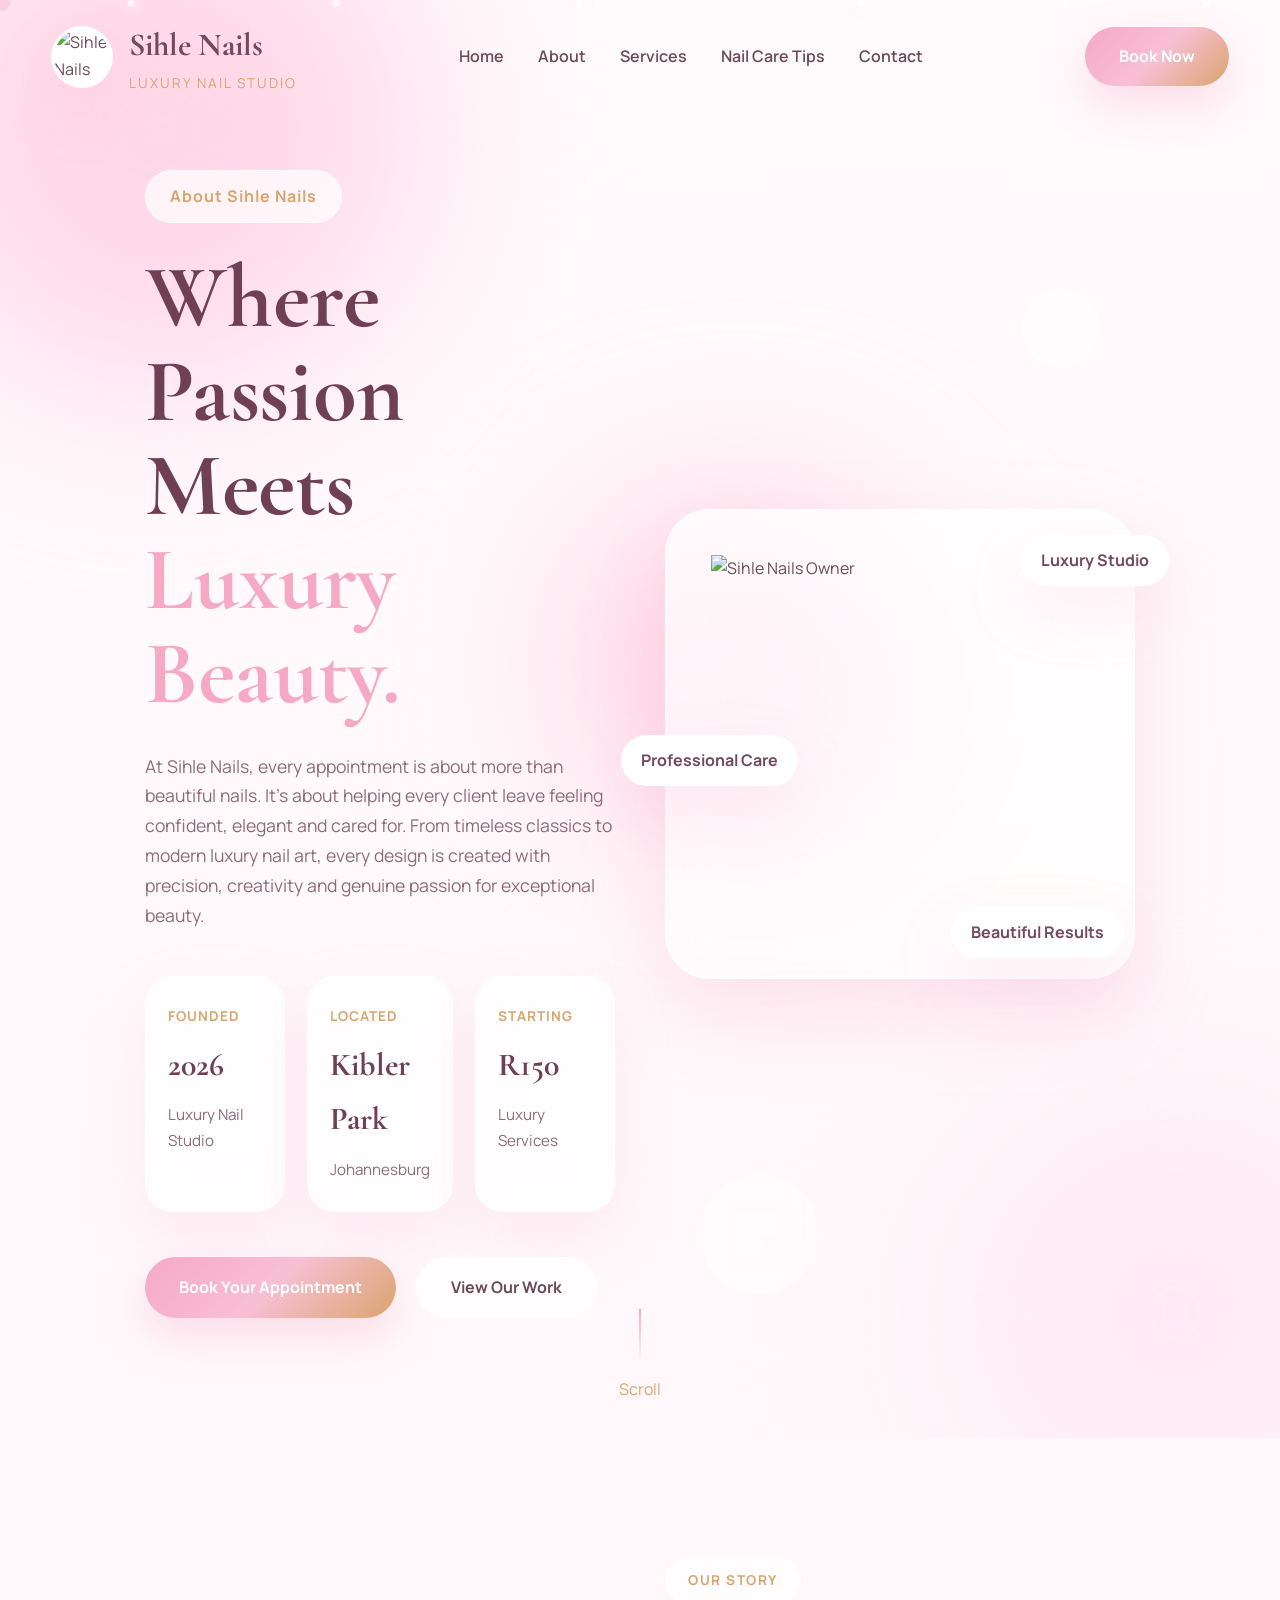
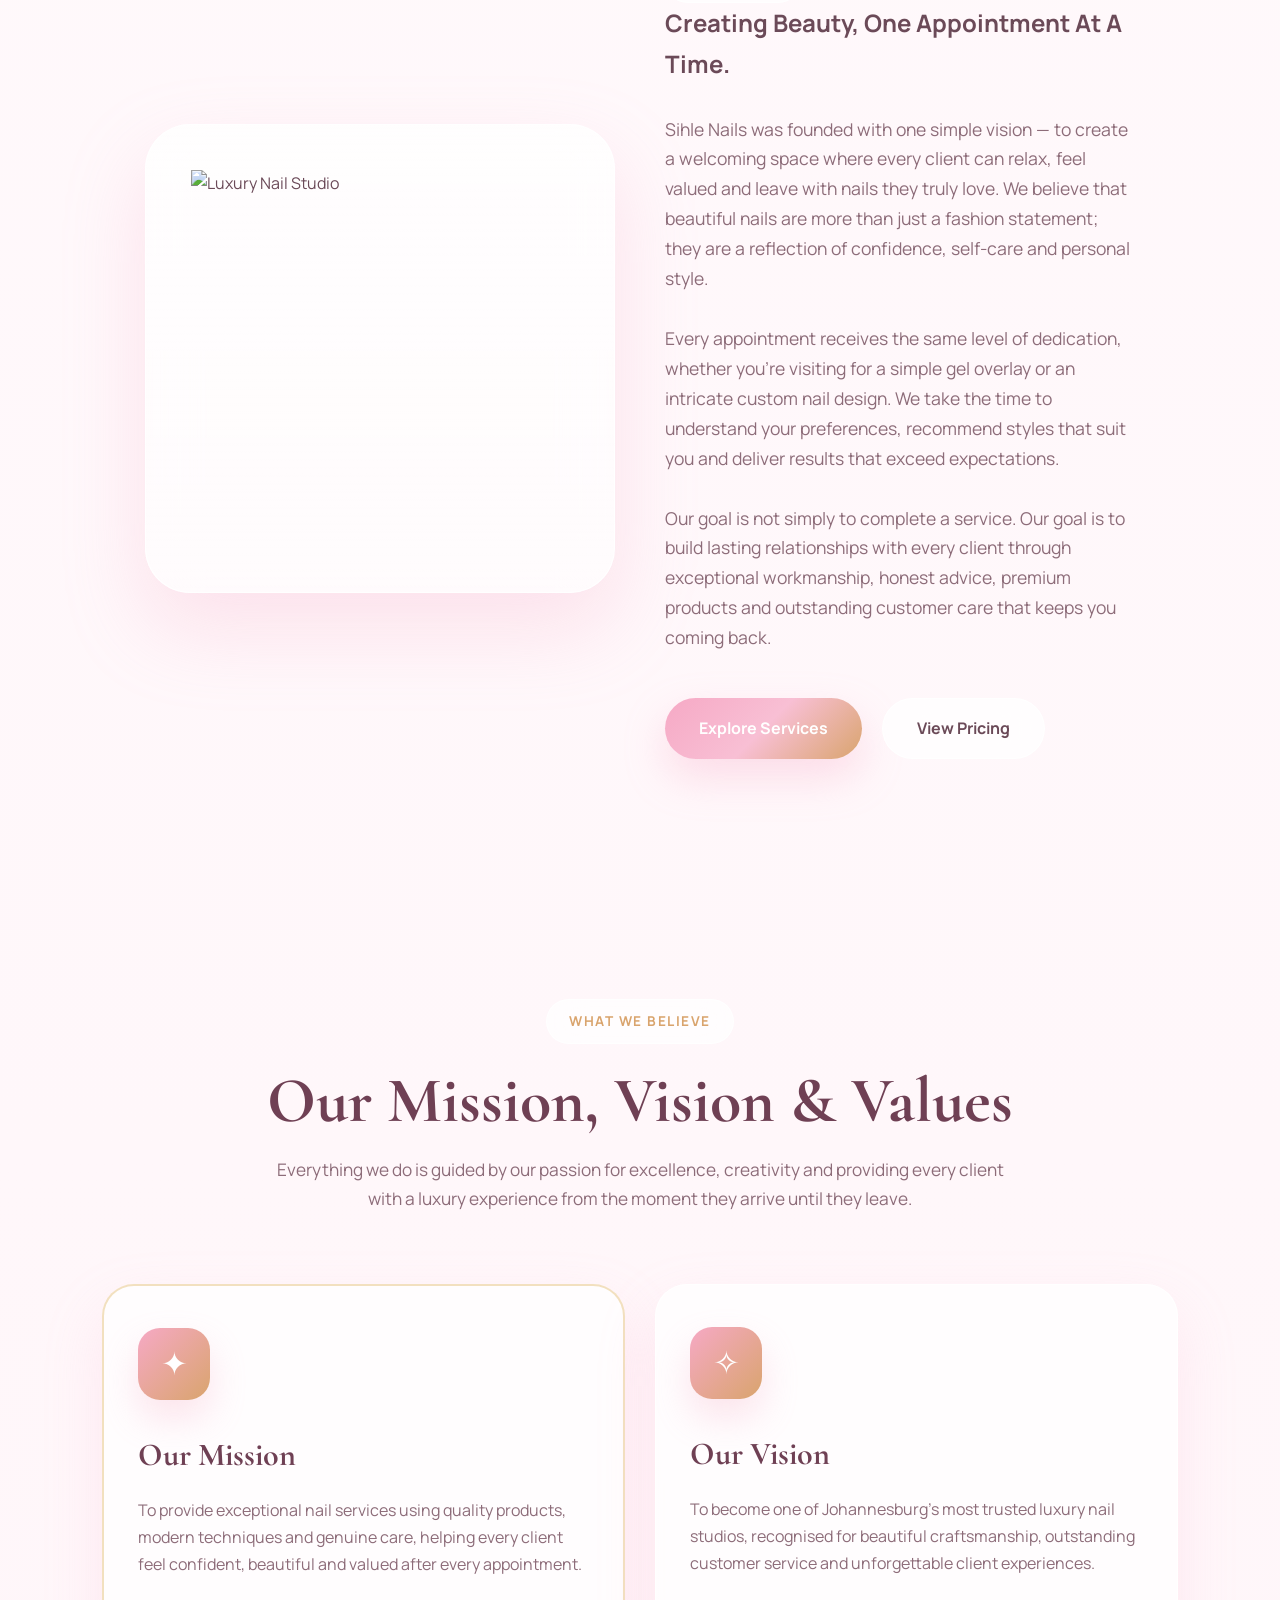
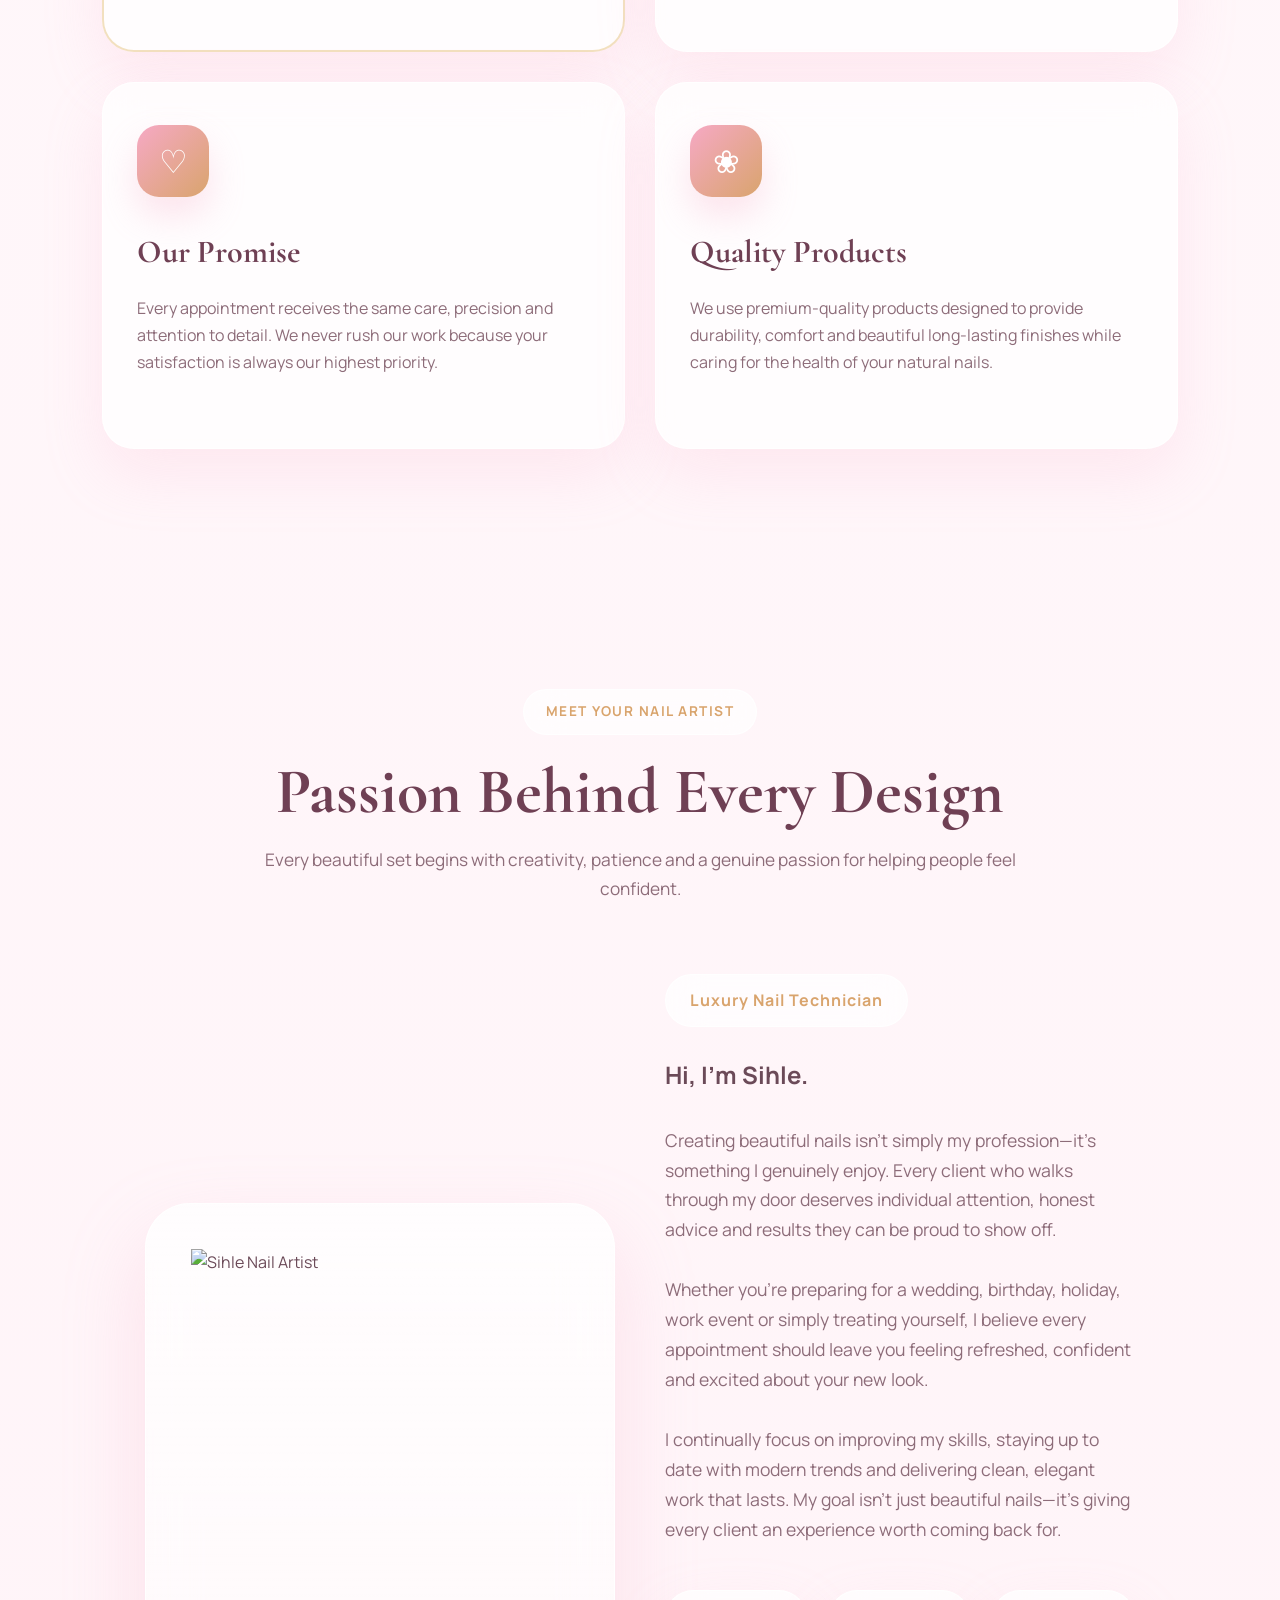
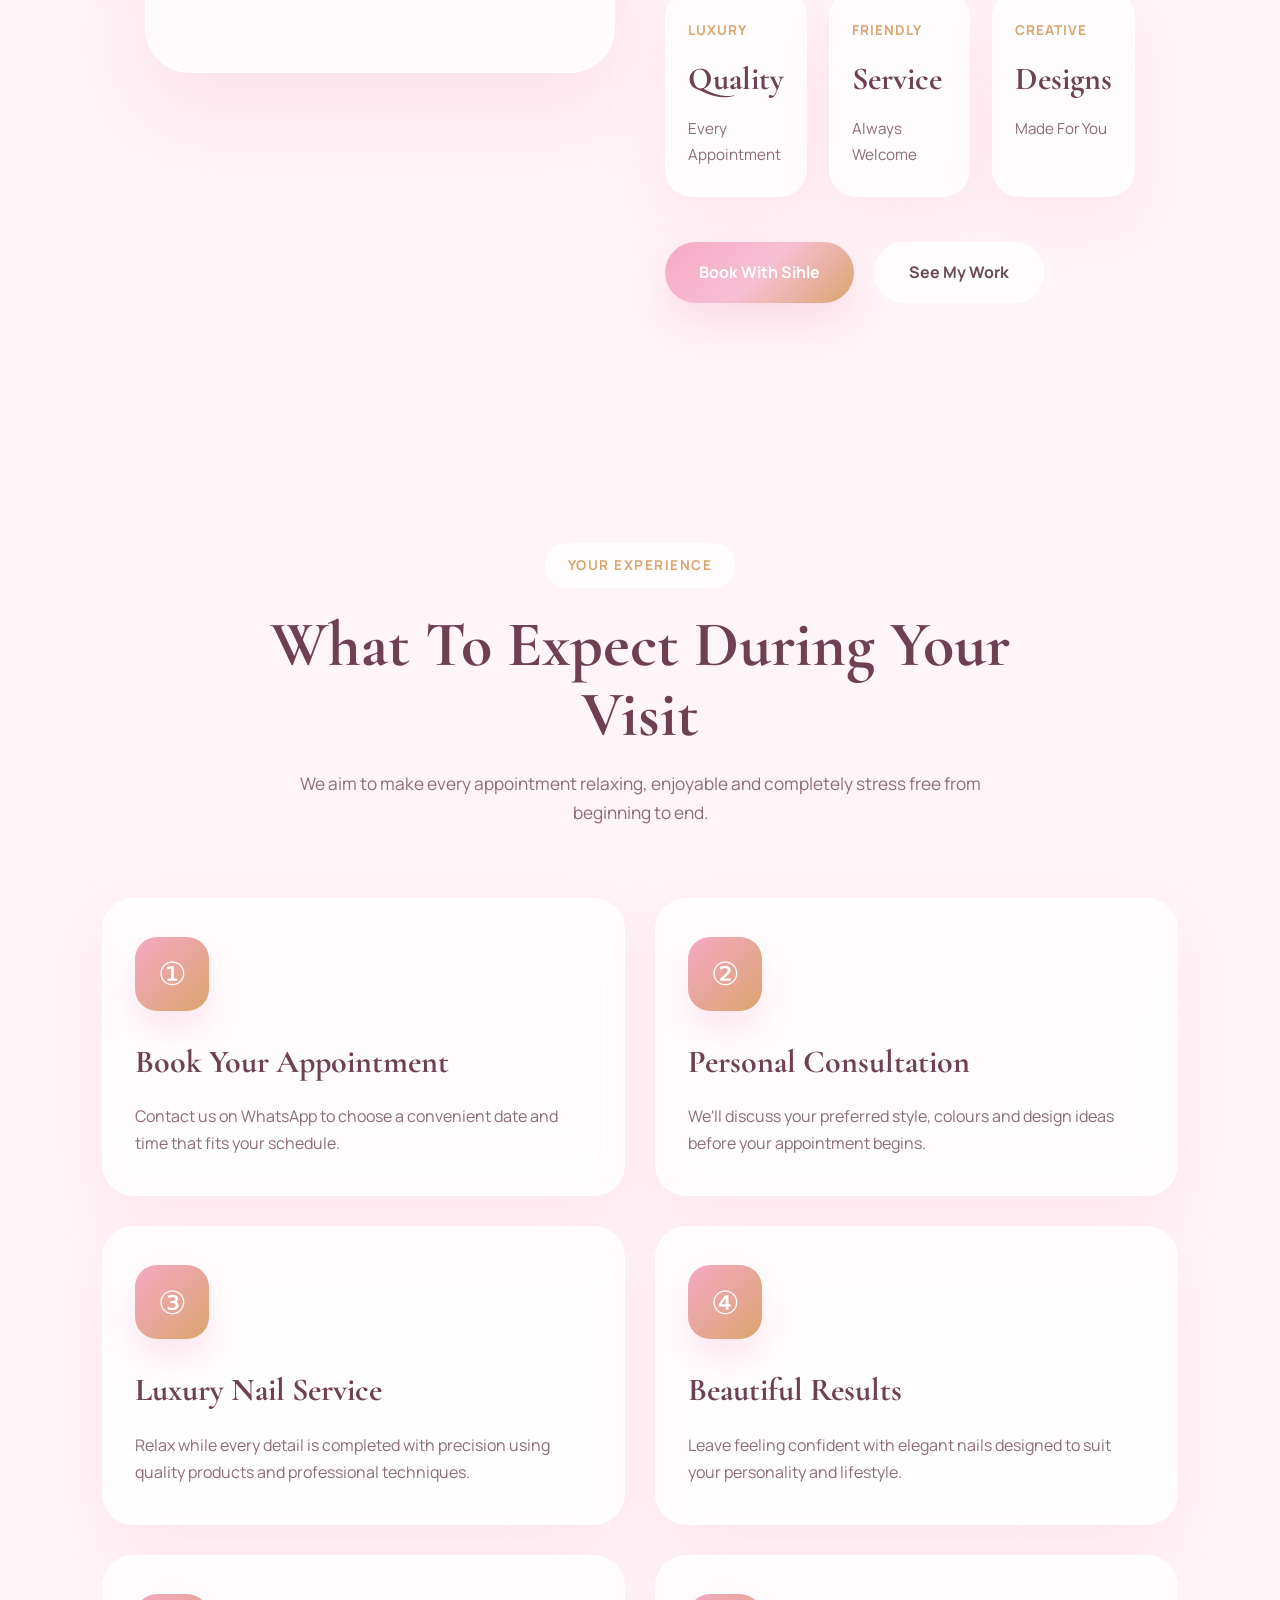
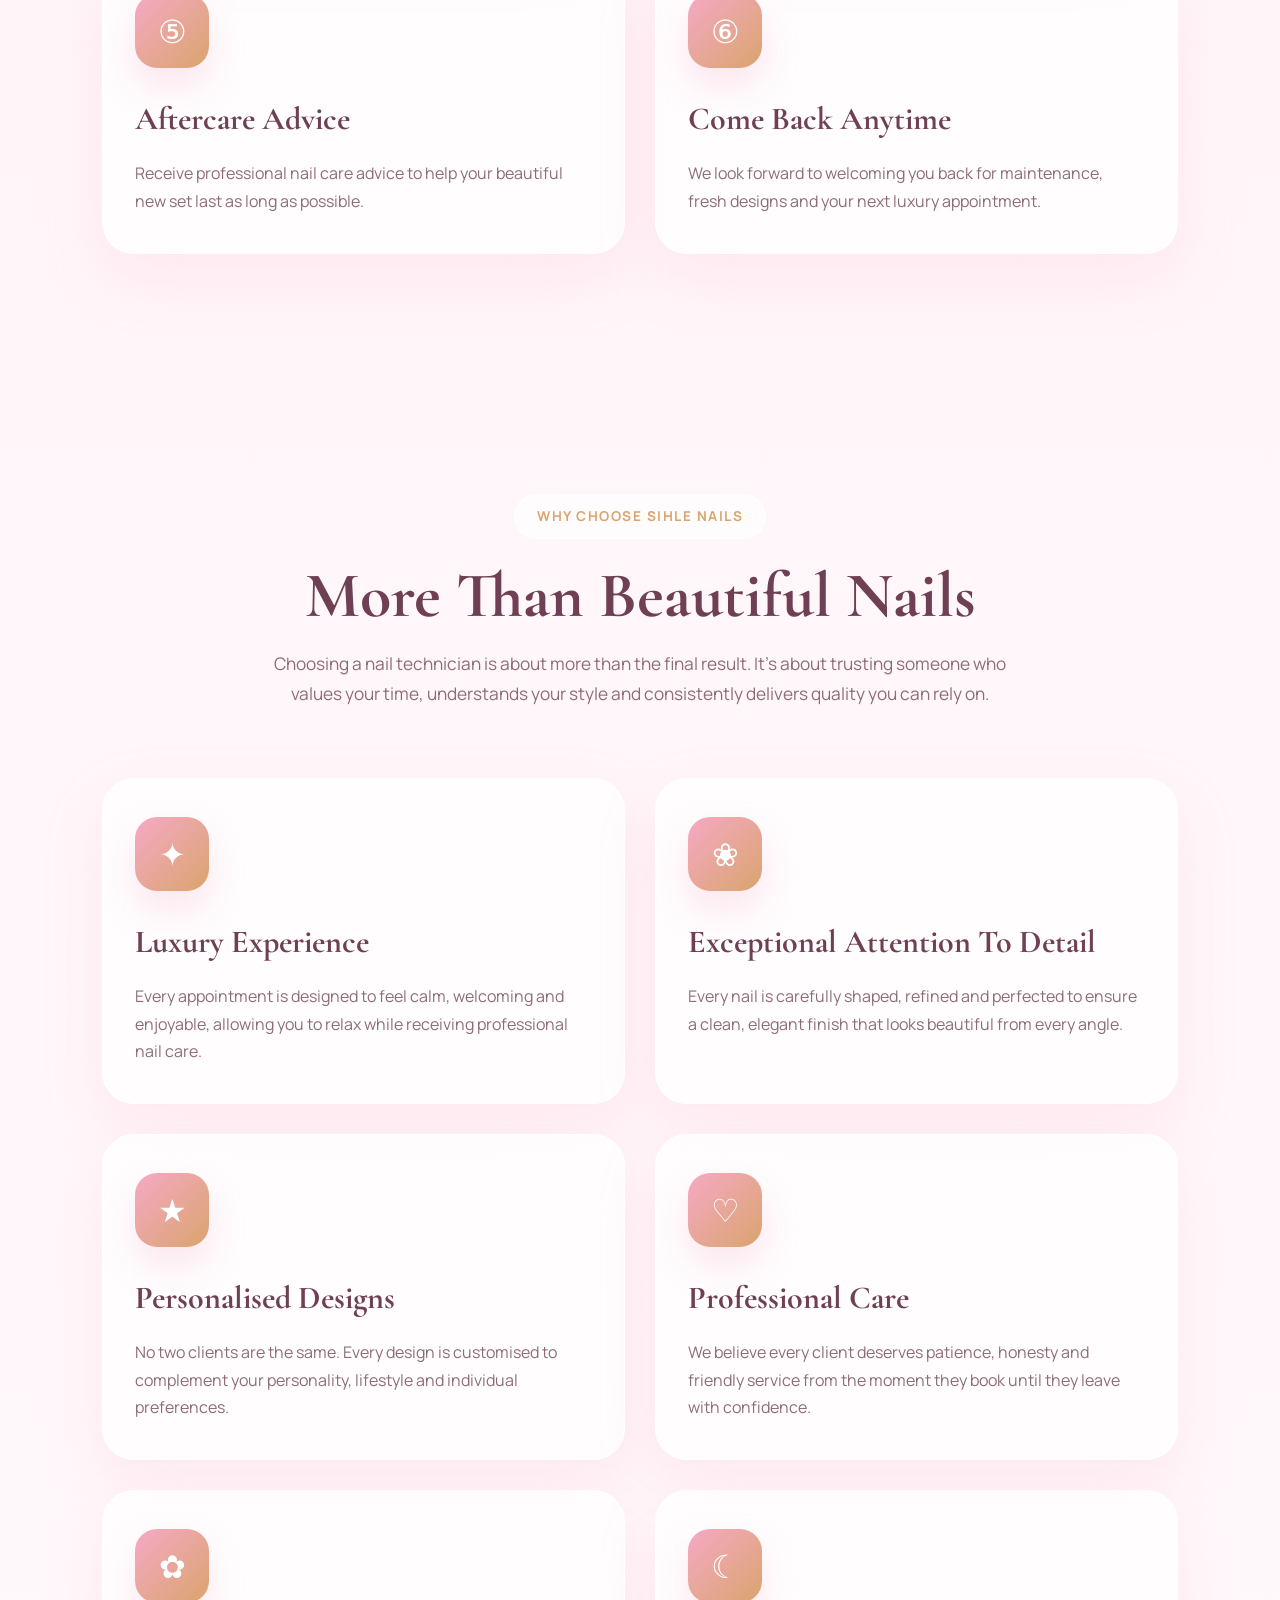
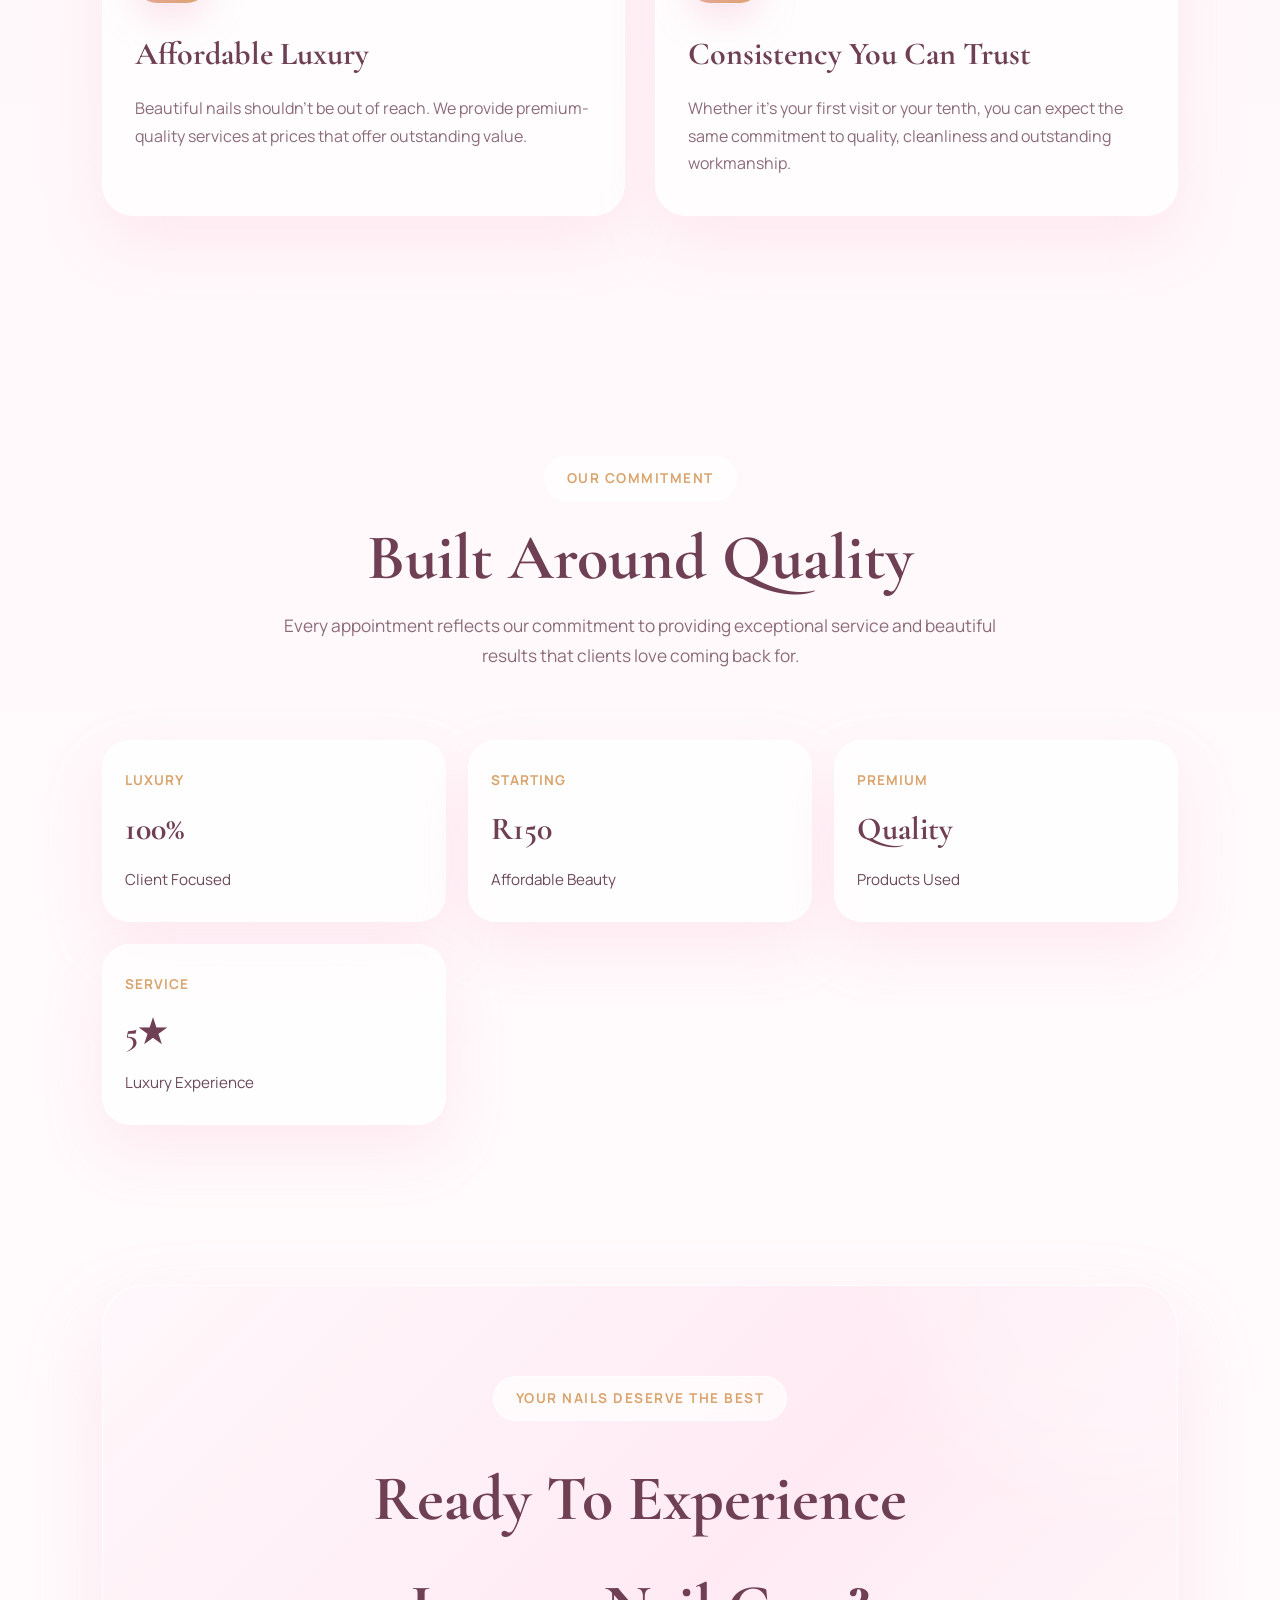
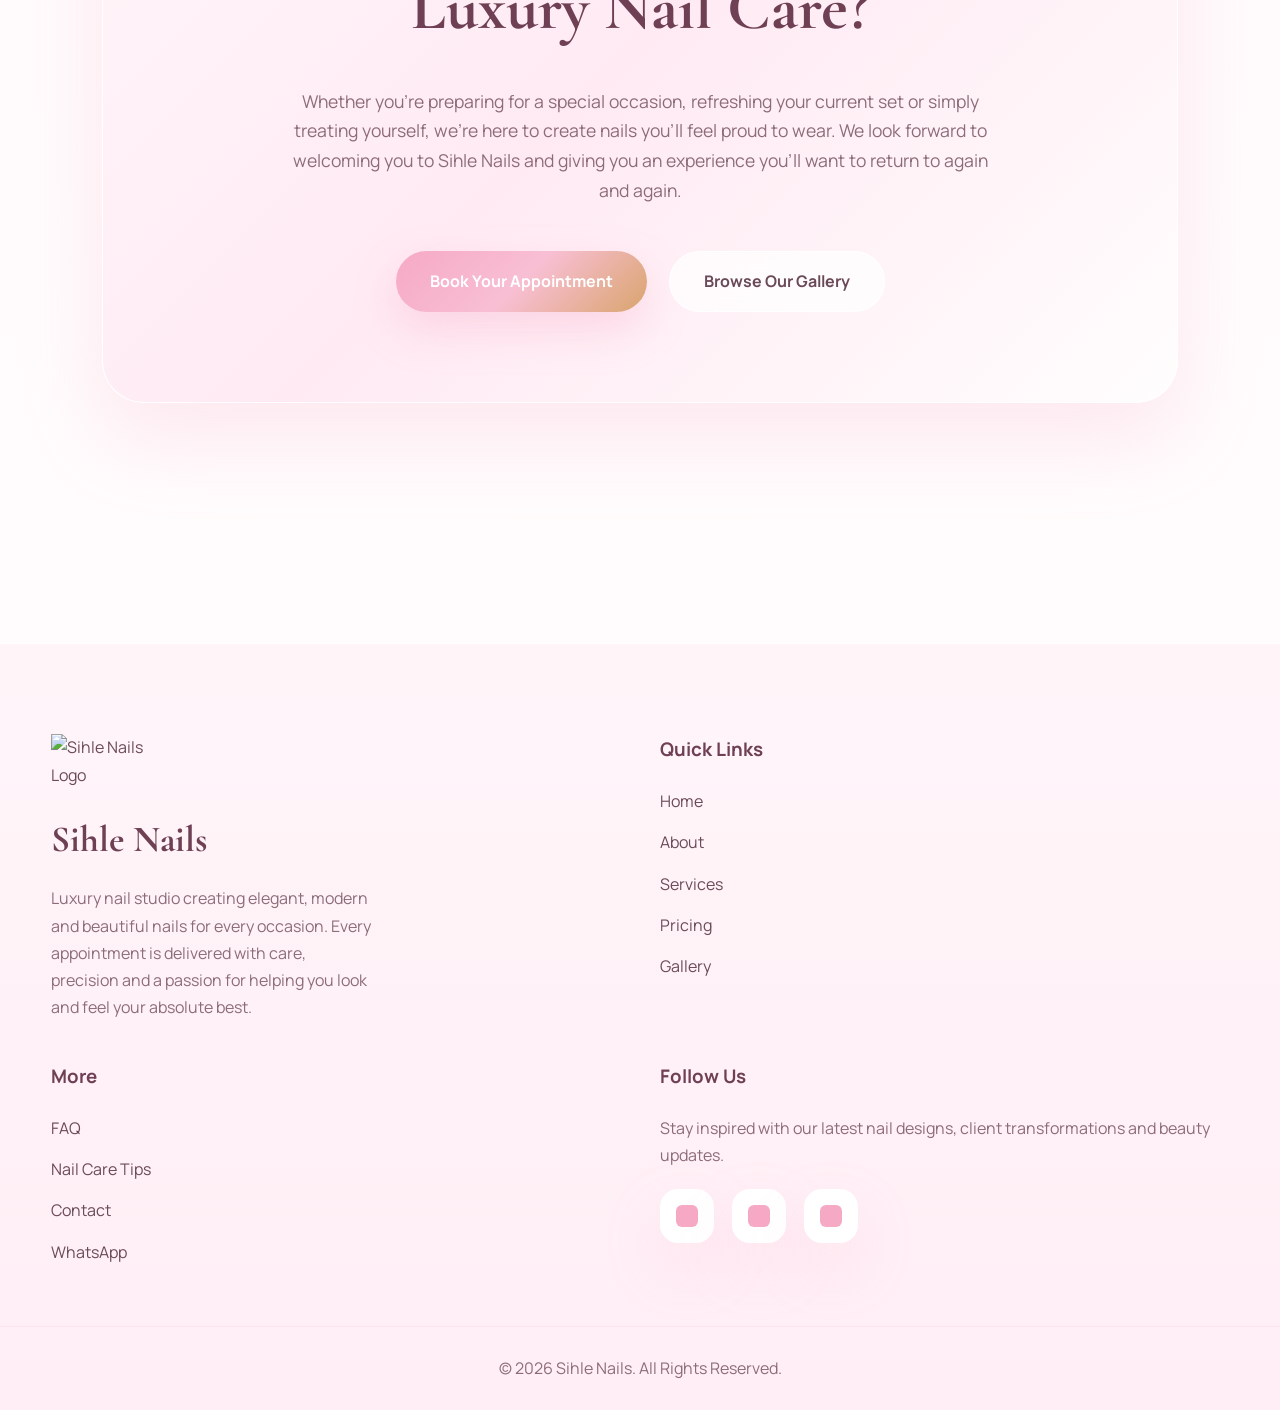
==== commit d22f5dc1: "Update navigation links in about.html" ====
--- a/about.html
+++ b/about.html
@@ -65,13 +65,7 @@
 
 <li><a href="services.html">Services</a></li>
 
-<li><a href="pricing.html">Pricing</a></li>
-
-<li><a href="gallery.html">Gallery</a></li>
-
-<li><a href="faq.html">FAQ</a></li>
-
-<li><a href="tips.html">Nail Care Tips</a></li>
+<li><a href="nails.html">Nail Care Tips</a></li>
 
 <li><a href="contact.html">Contact</a></li>
 
--- a/style.css
+++ b/style.css
@@ -428,7 +428,24 @@
 
     background:white;
 
+    display:flex;
+    align-items:center;
+    justify-content:center;
+
+    border:3px solid rgba(255,255,255,.9);
+
     box-shadow:var(--shadow);
+
+}
+
+.logo-image img{
+
+    width:100%;
+    height:100%;
+
+    object-fit:cover;
+
+    border-radius:50%;
 
 }
 
@@ -3443,4 +3460,4 @@
         text-align:left;
     }
 
-}+}
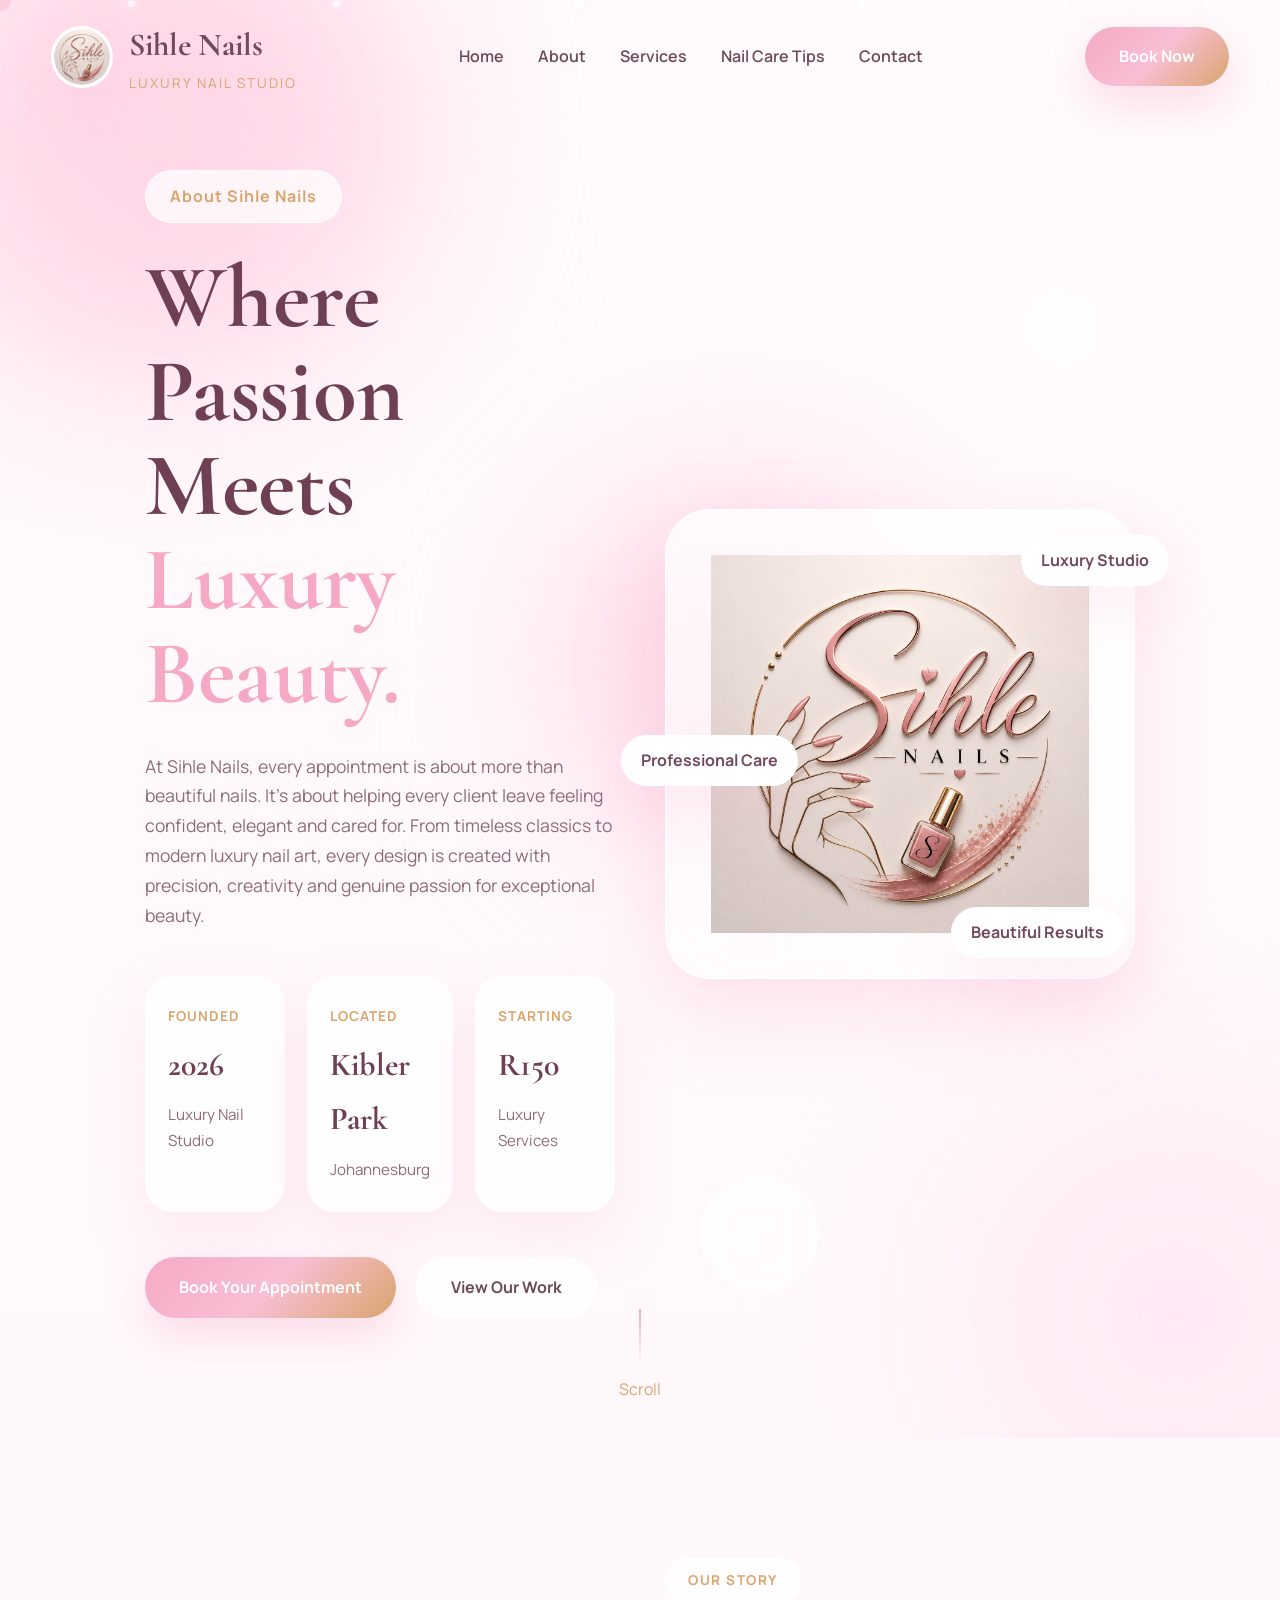
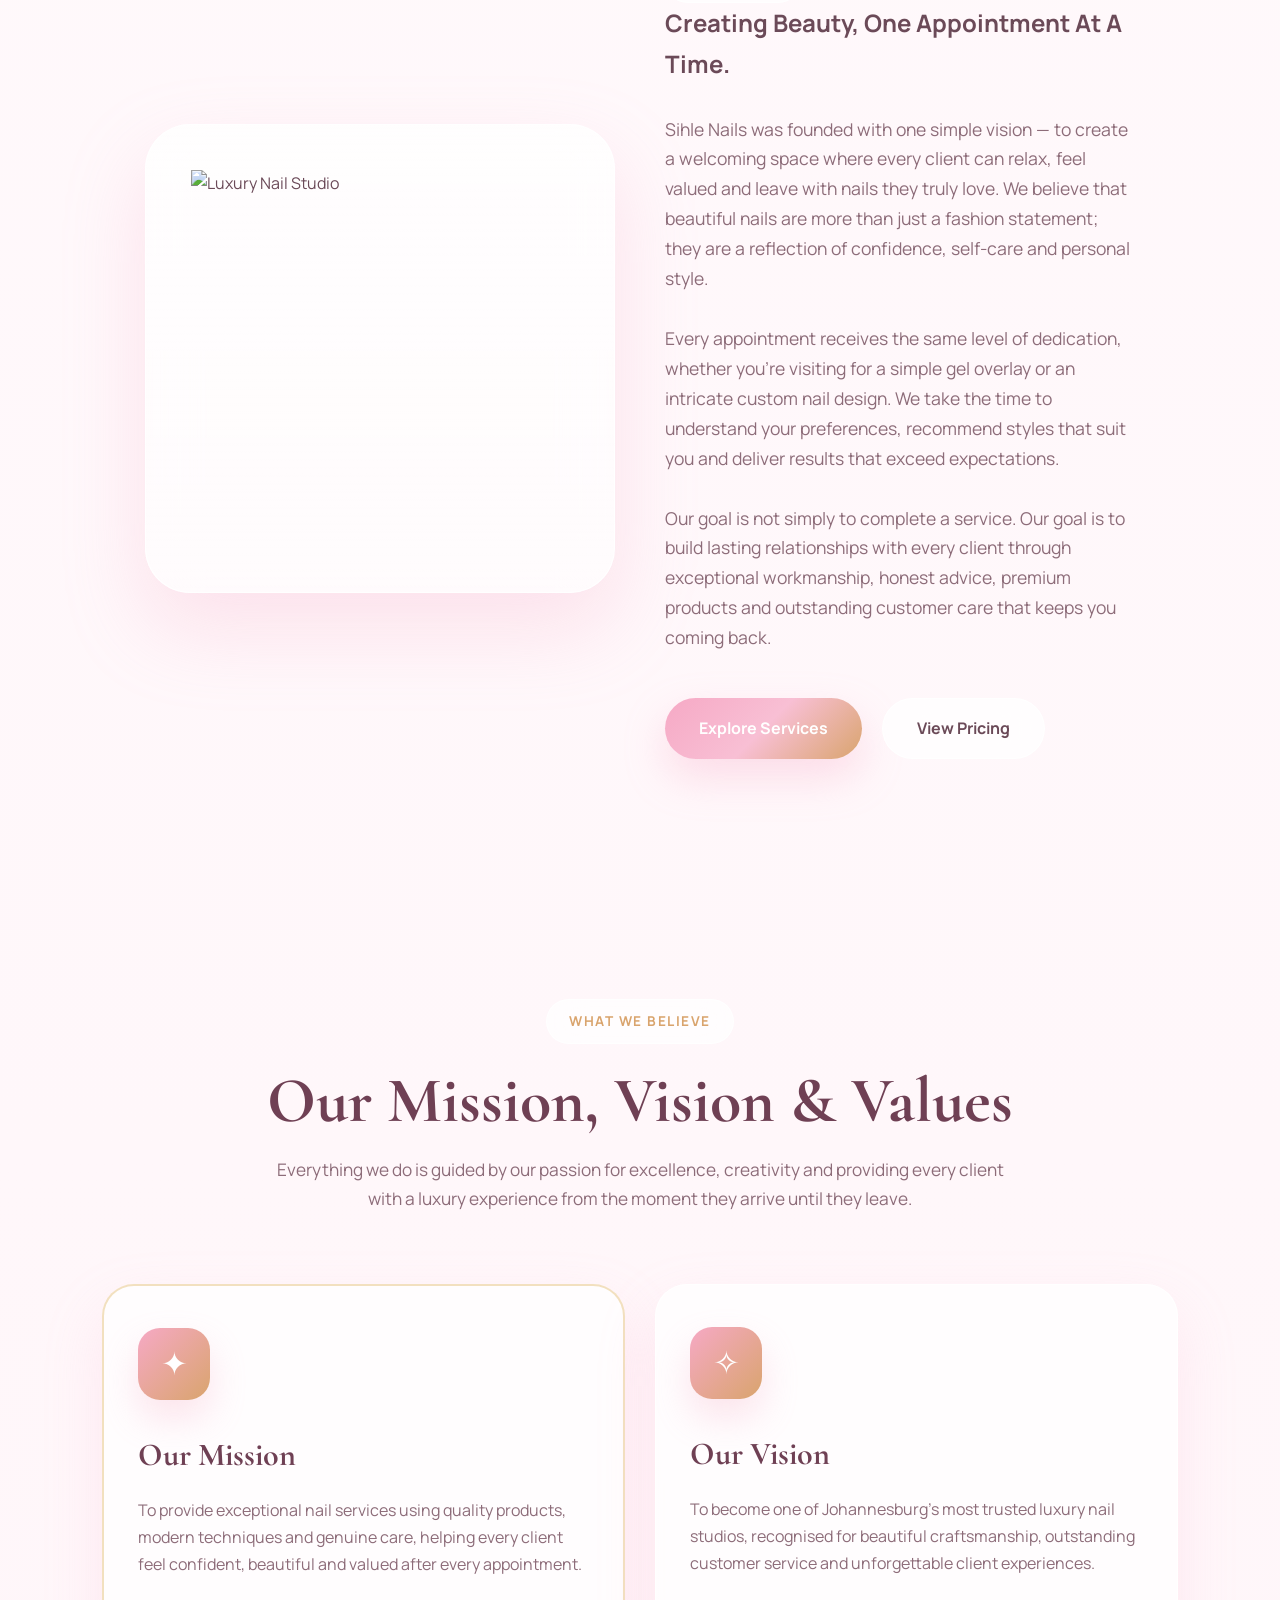
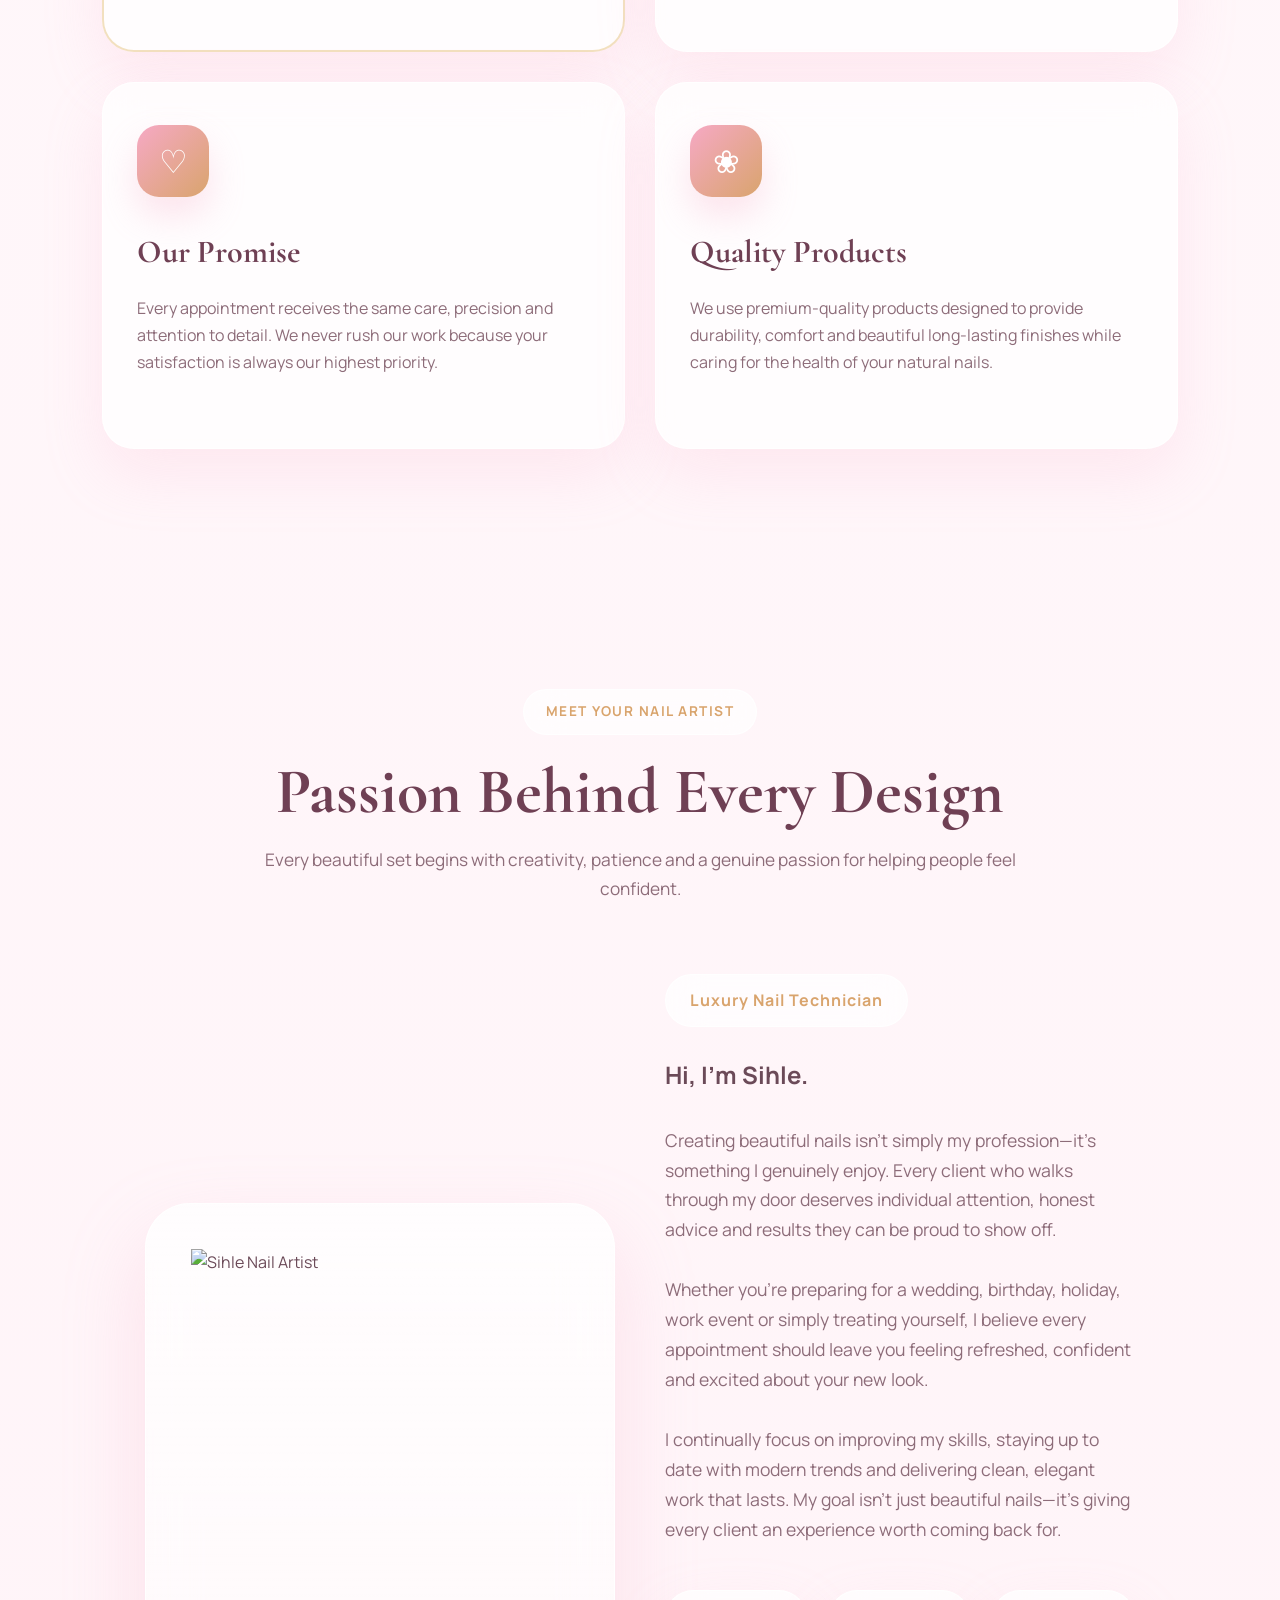
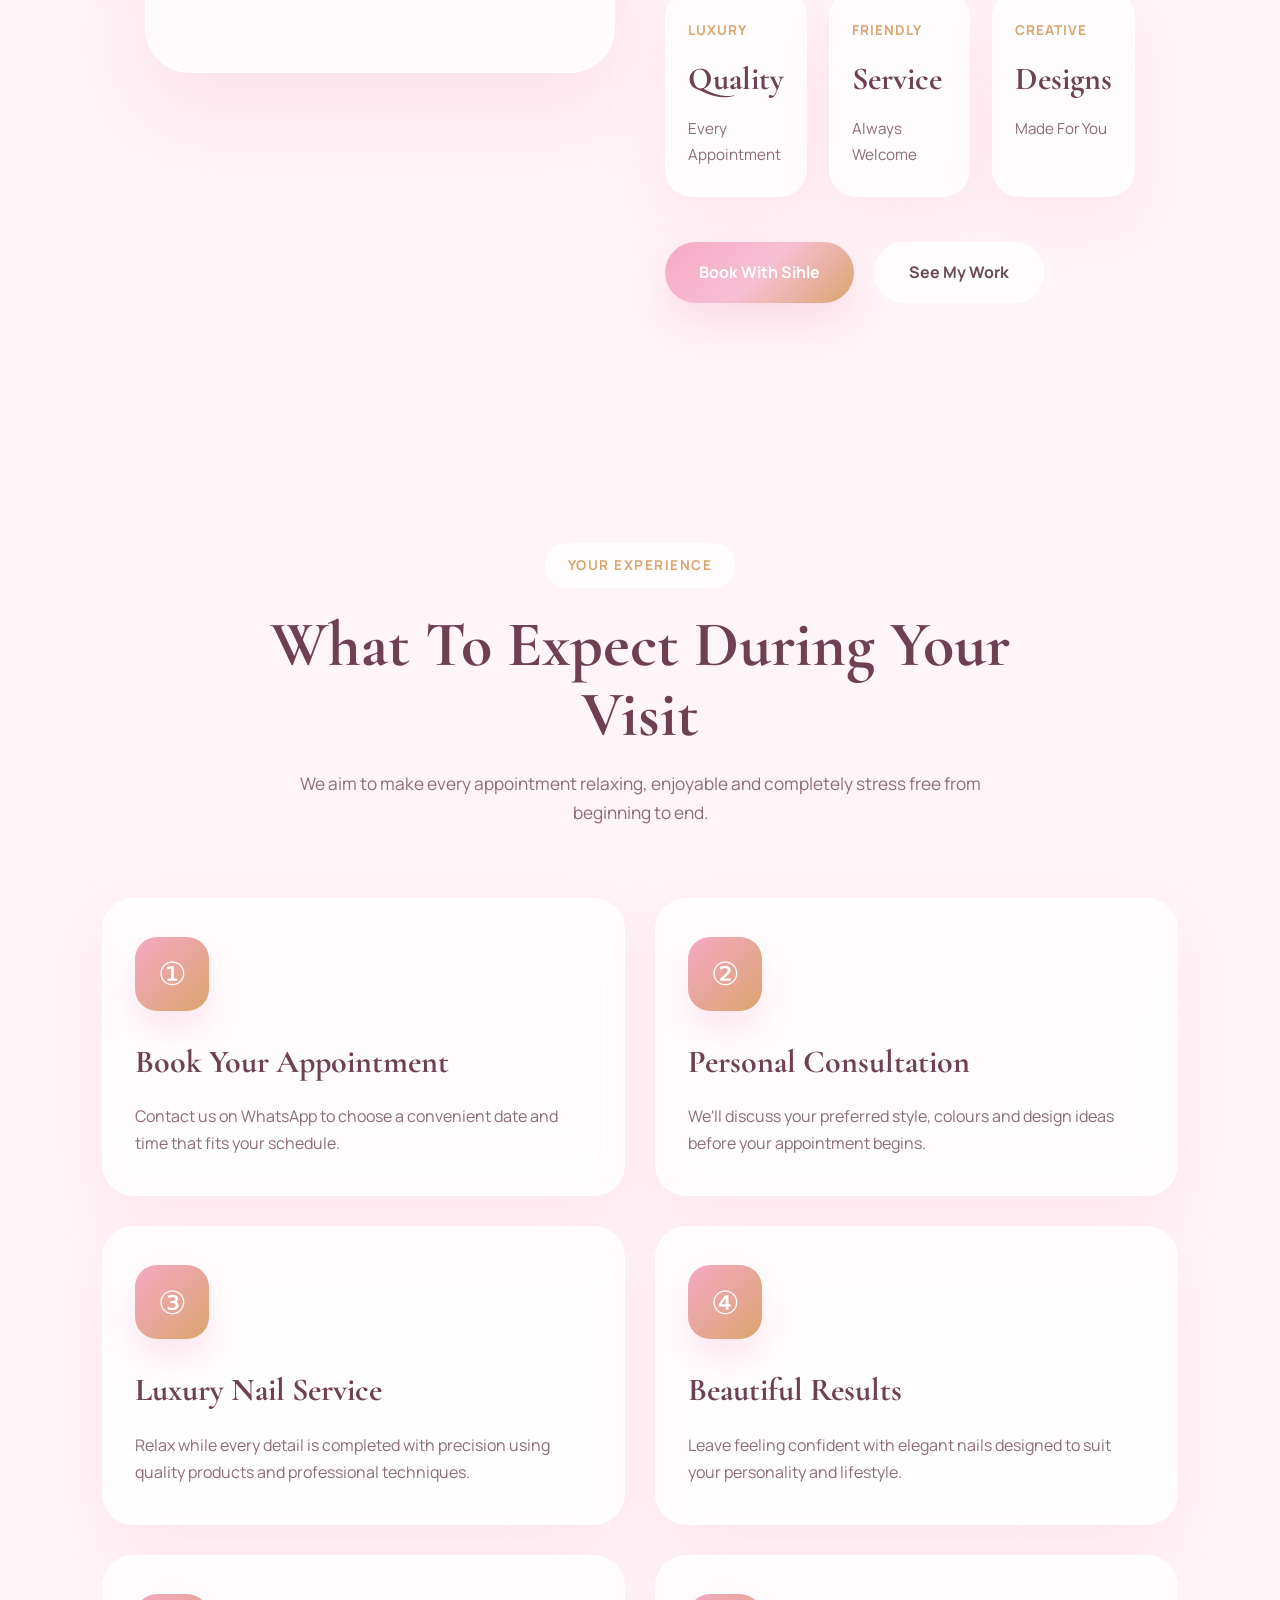
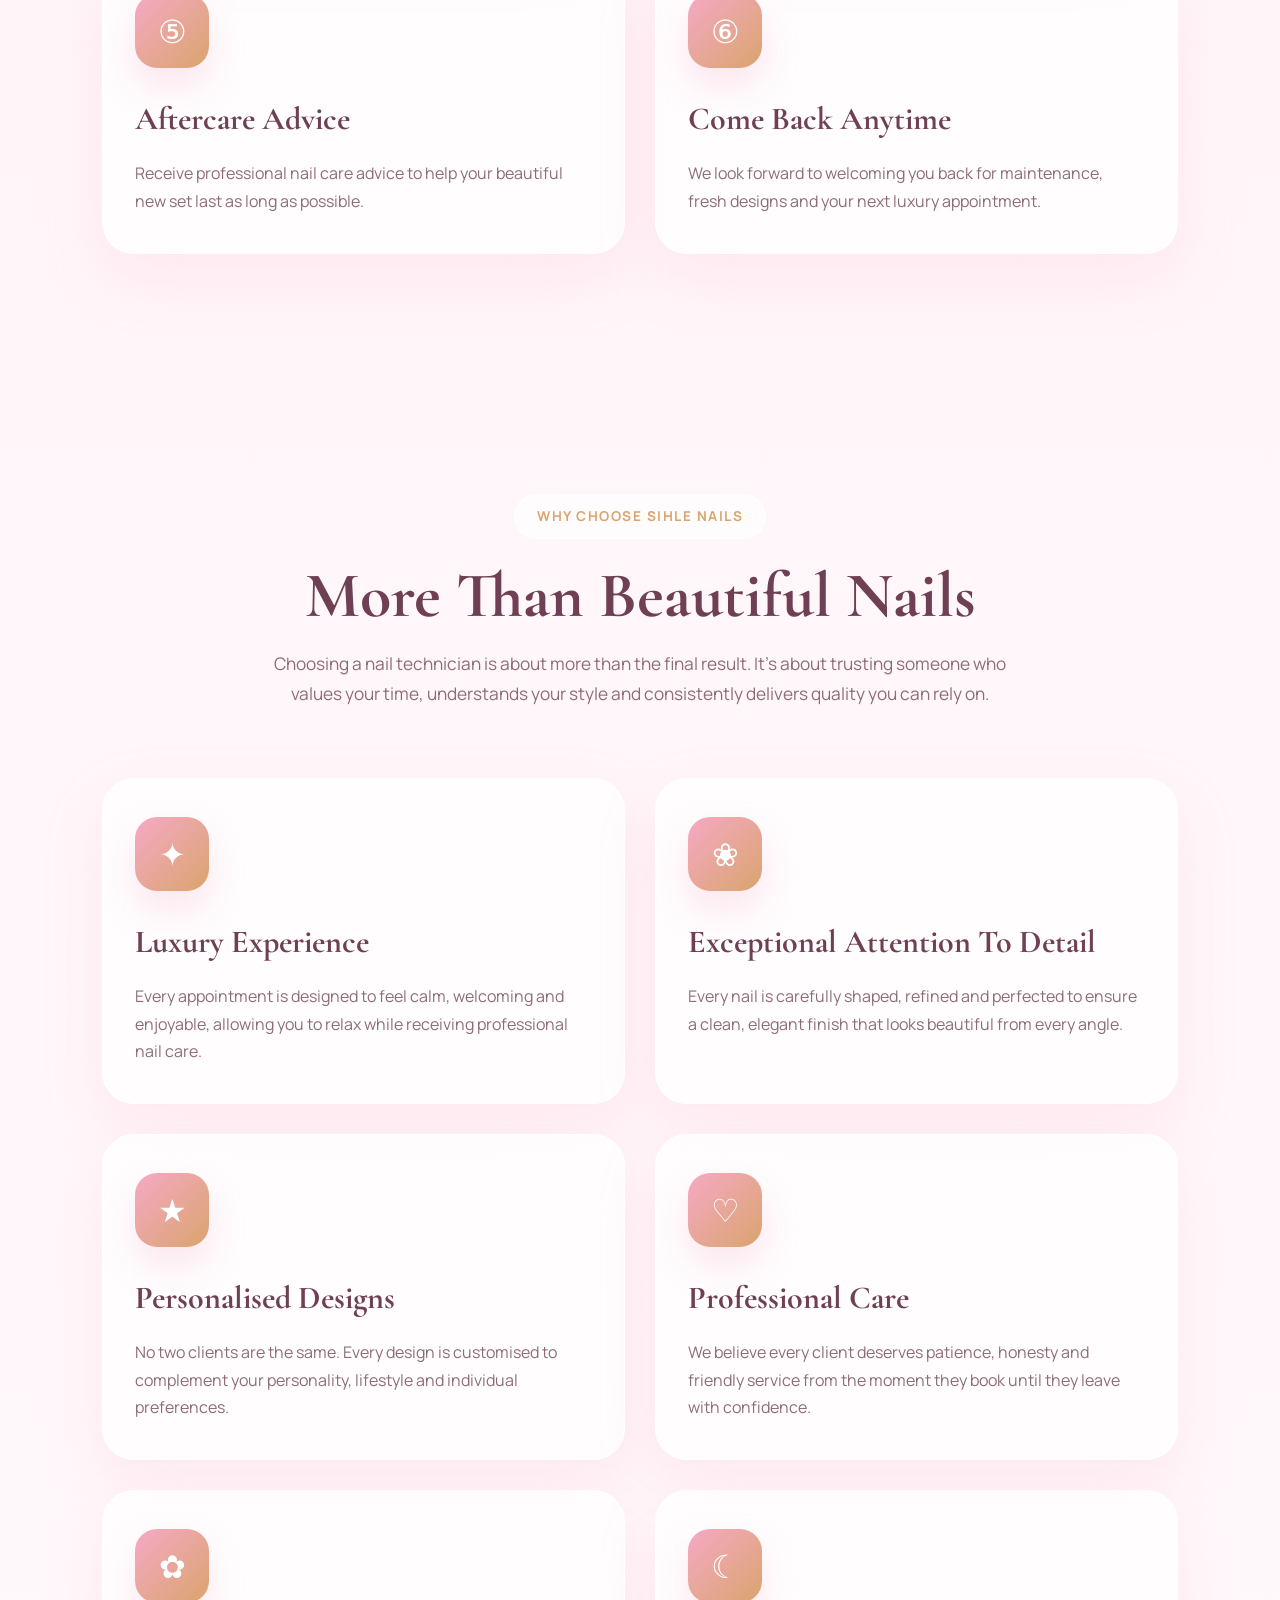
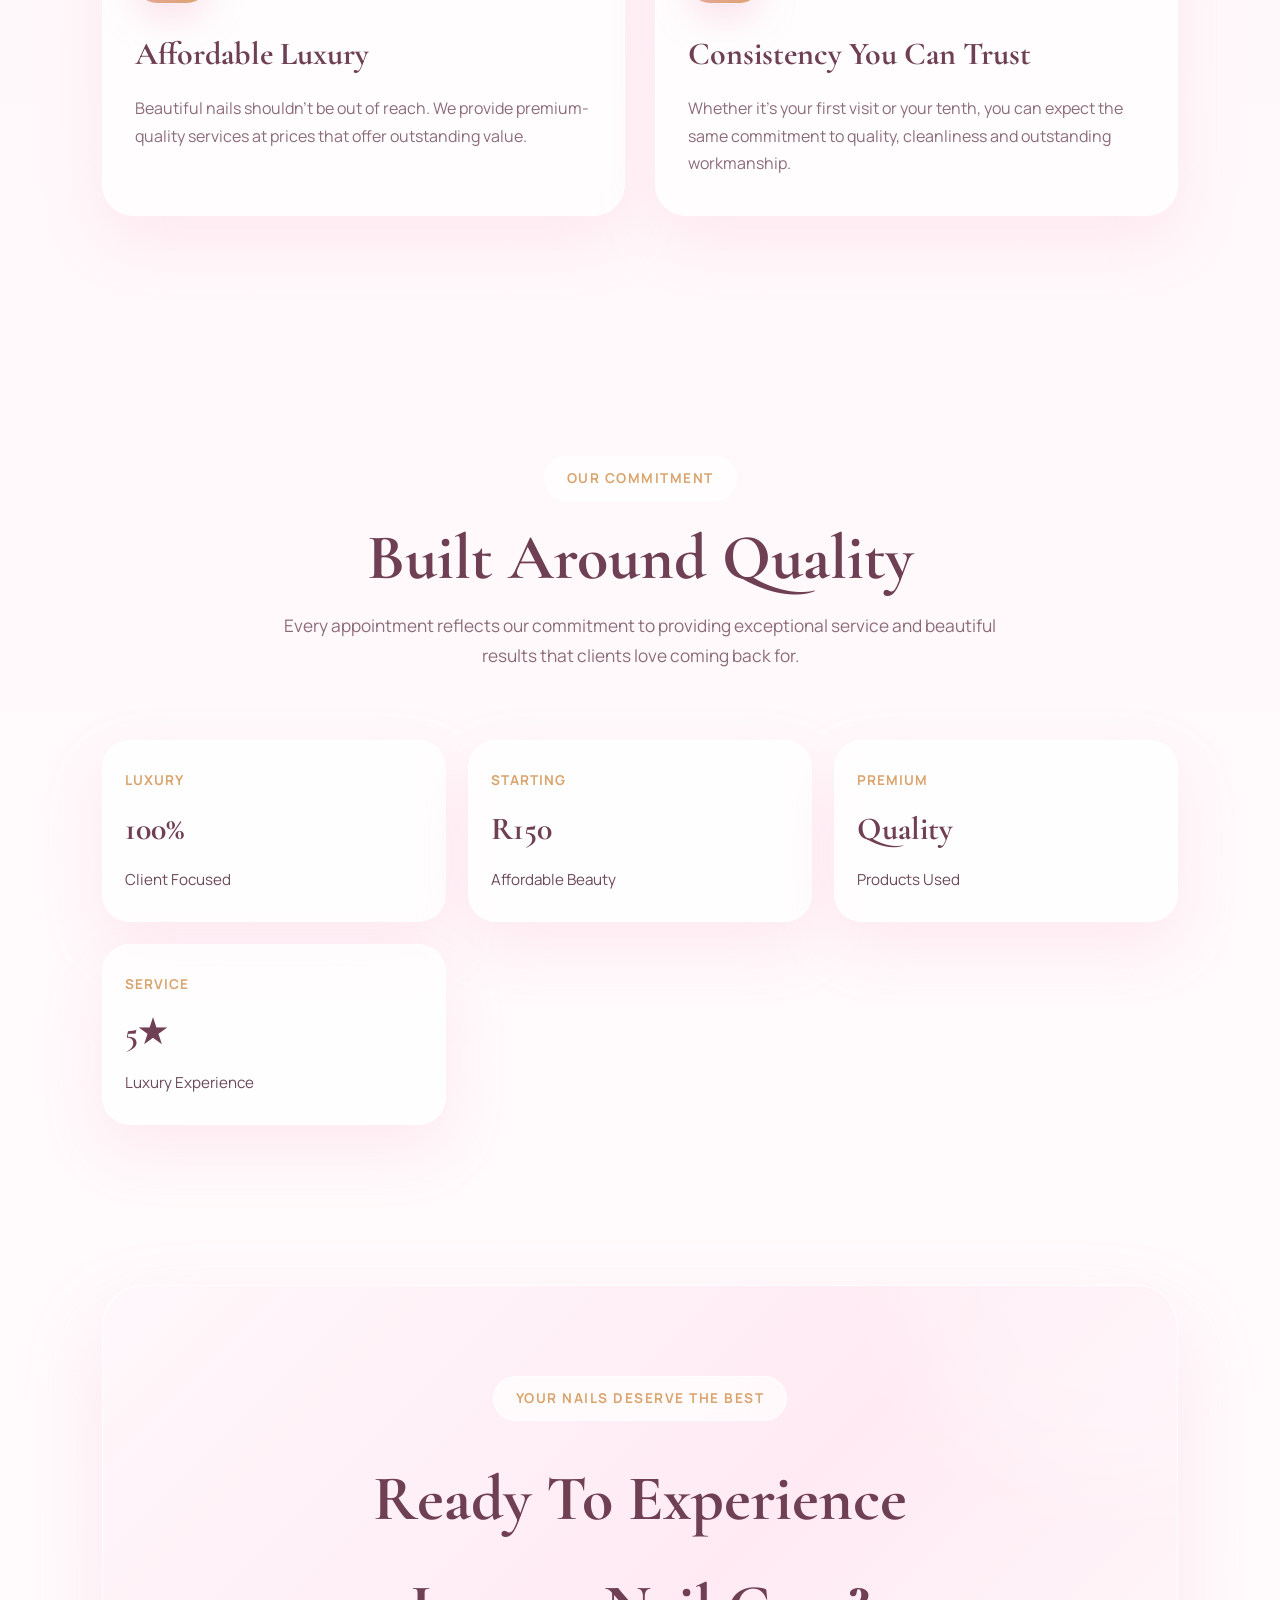
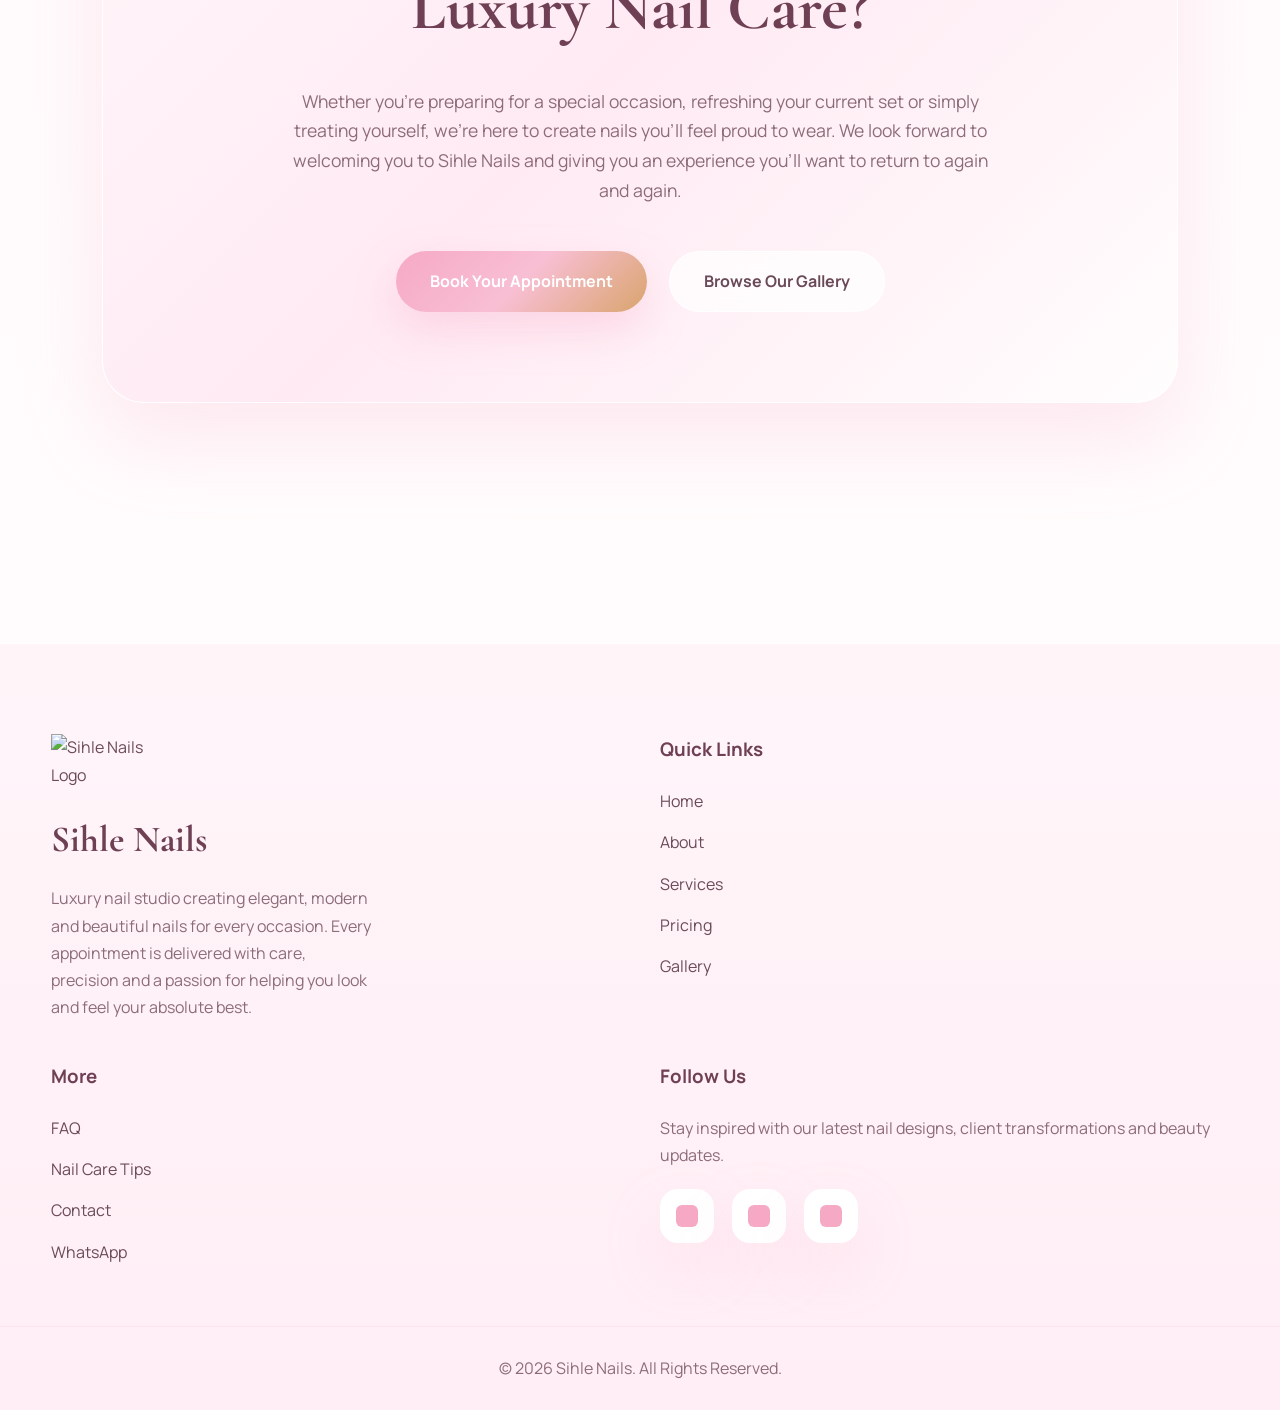
==== commit 76500dff: "Replace logo and hero image with new image" ====
--- a/about.html
+++ b/about.html
@@ -47,7 +47,7 @@
 <div class="logo">
 
 <div class="logo-image">
-<img src="images/logo.png" alt="Sihle Nails Logo">
+<img src="IMG-20260713-WA0044(1).jpg" alt="Sihle Nails Logo">
 </div>
 
 <div class="logo-text">
@@ -178,7 +178,7 @@
 
 <div class="hero-image-card">
 
-<img src="images/about.jpg" alt="Sihle Nails Owner">
+<img src="IMG-20260713-WA0044(1).jpg" alt="Sihle Nails Owner">
 
 <div class="floating-badge badge-one">
 Luxury Studio
